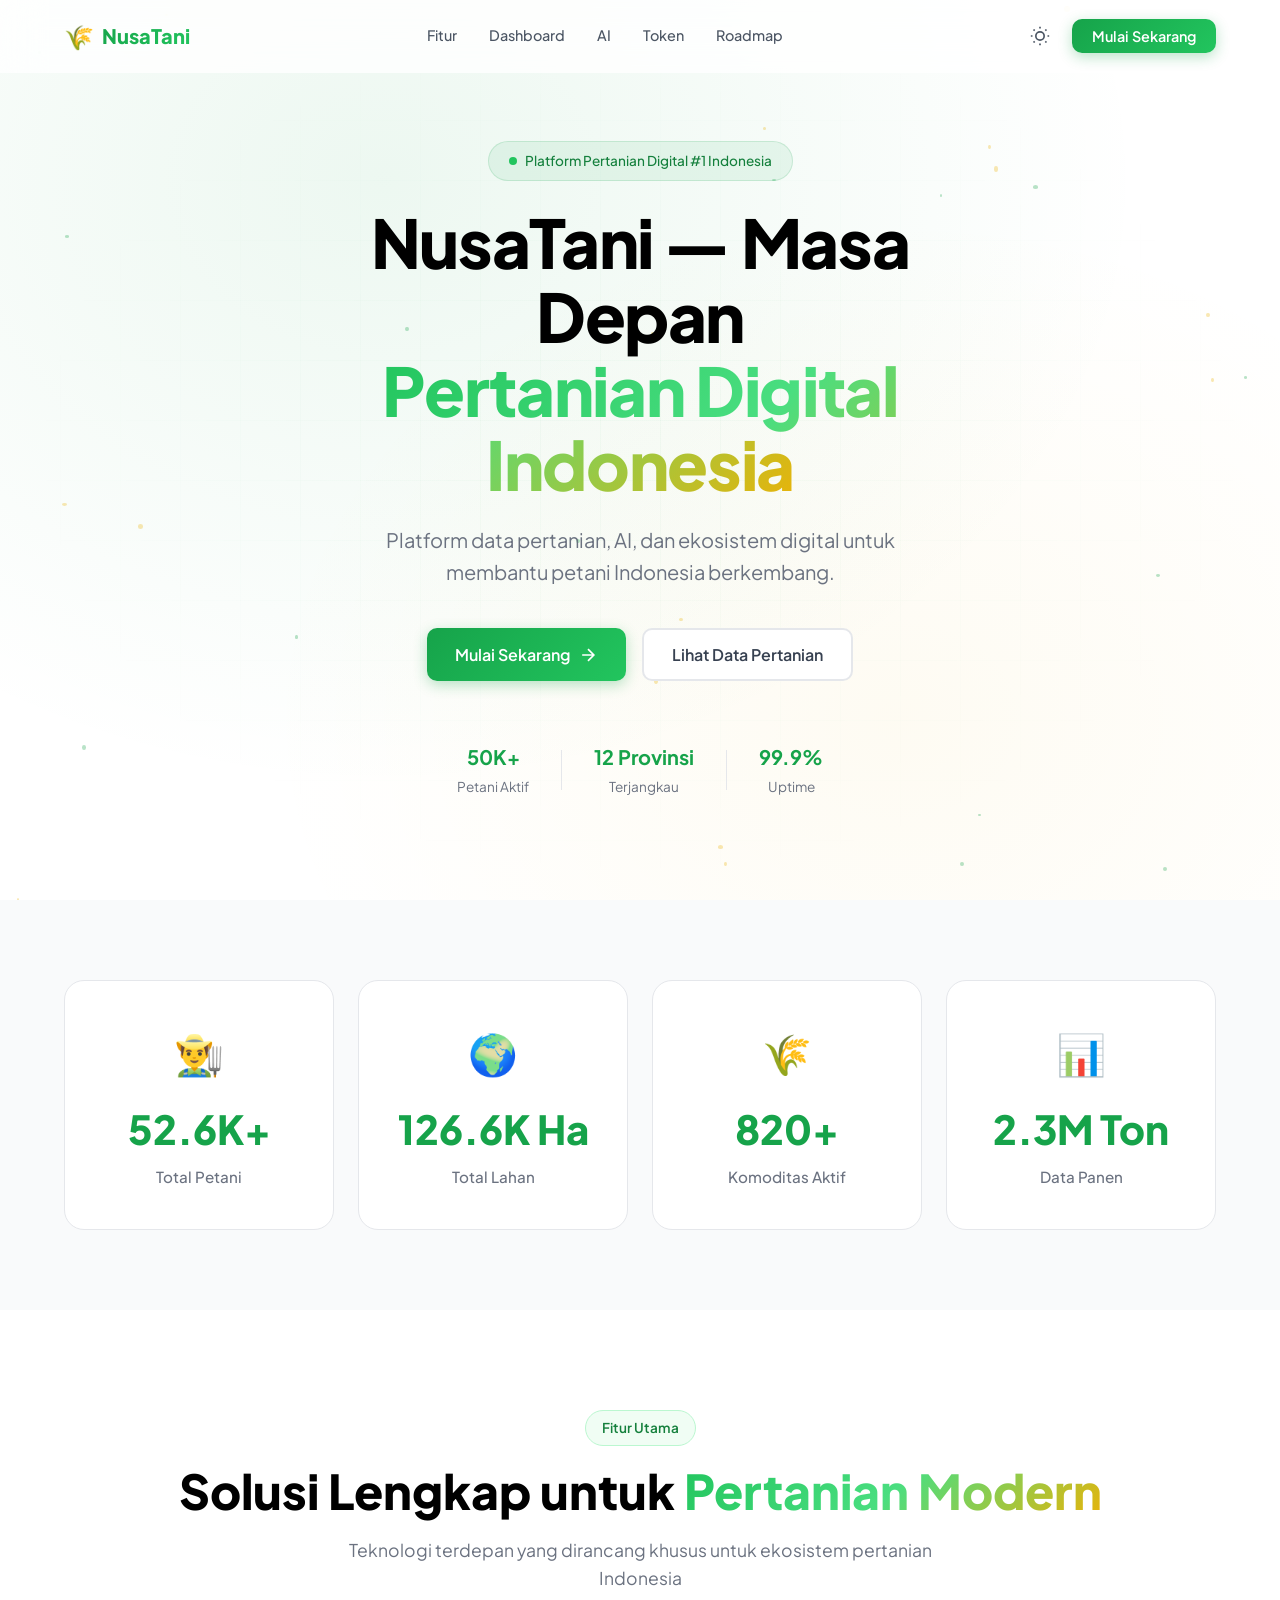
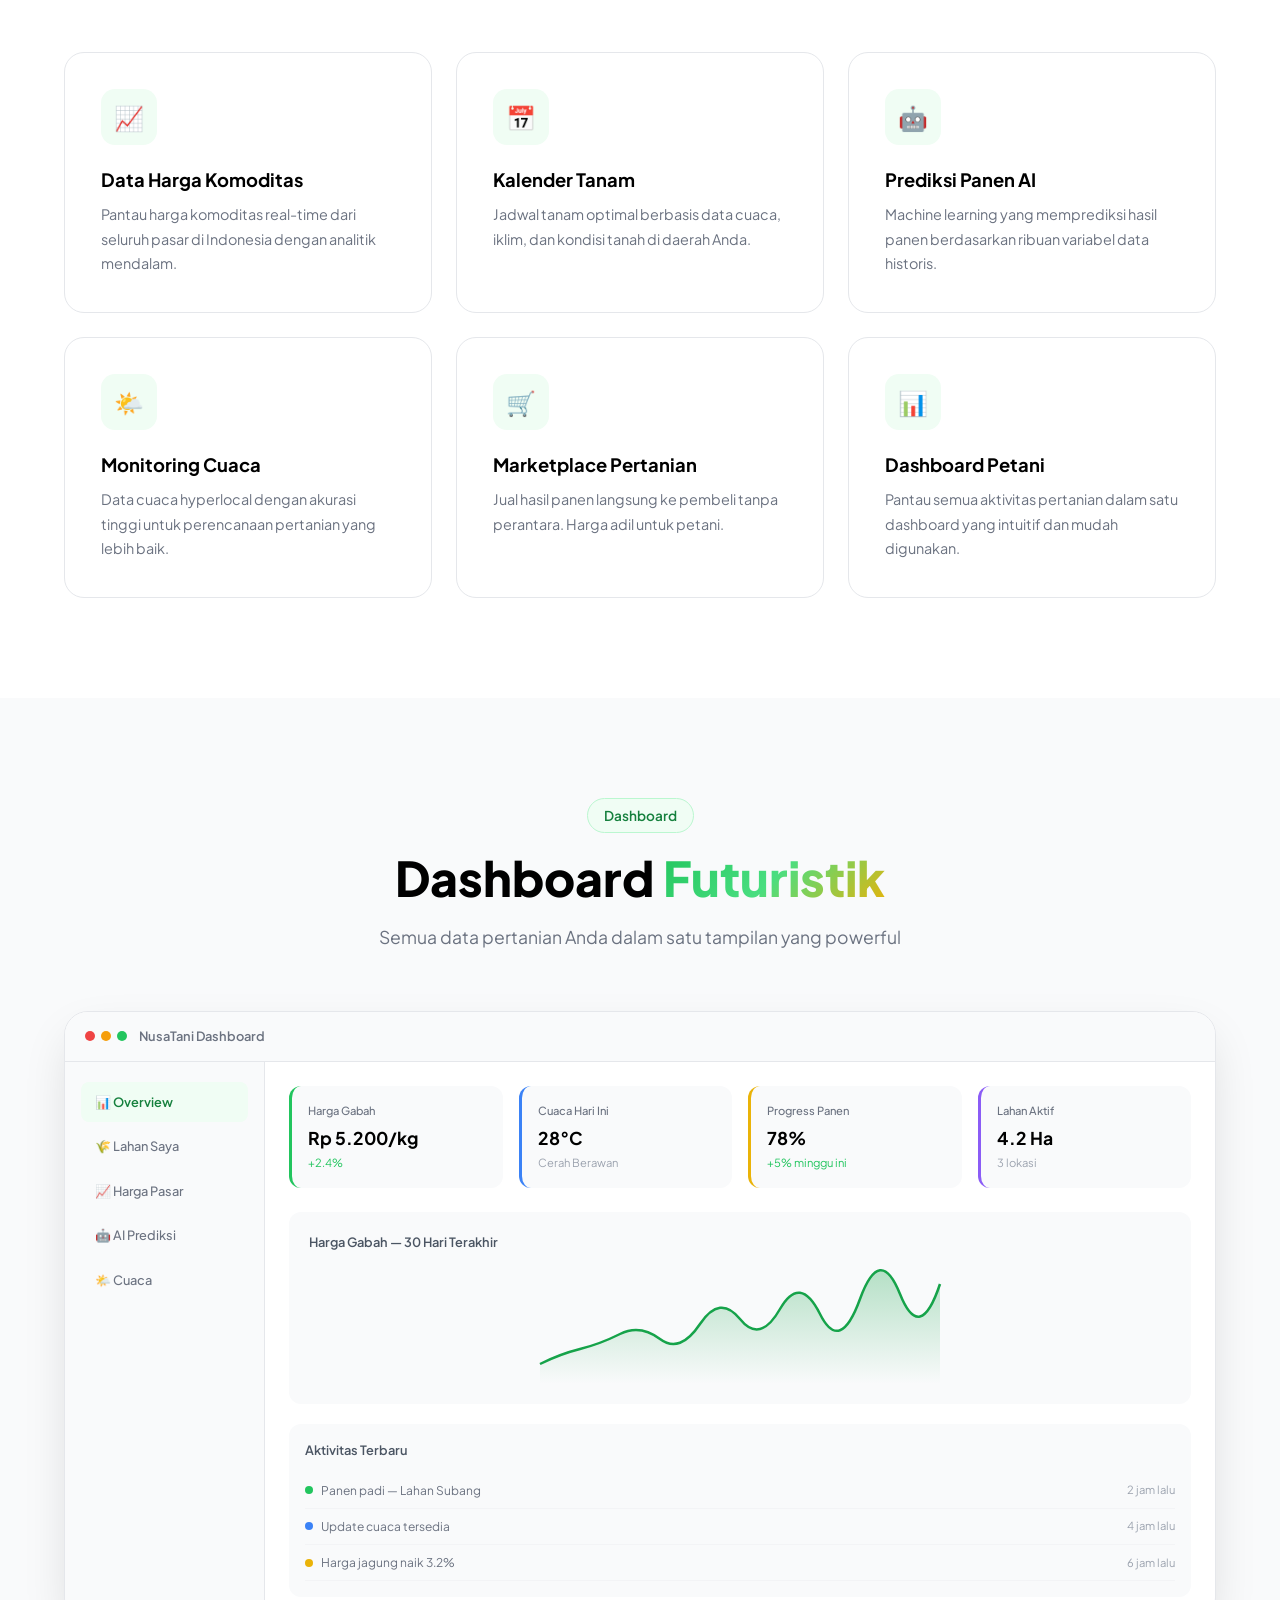
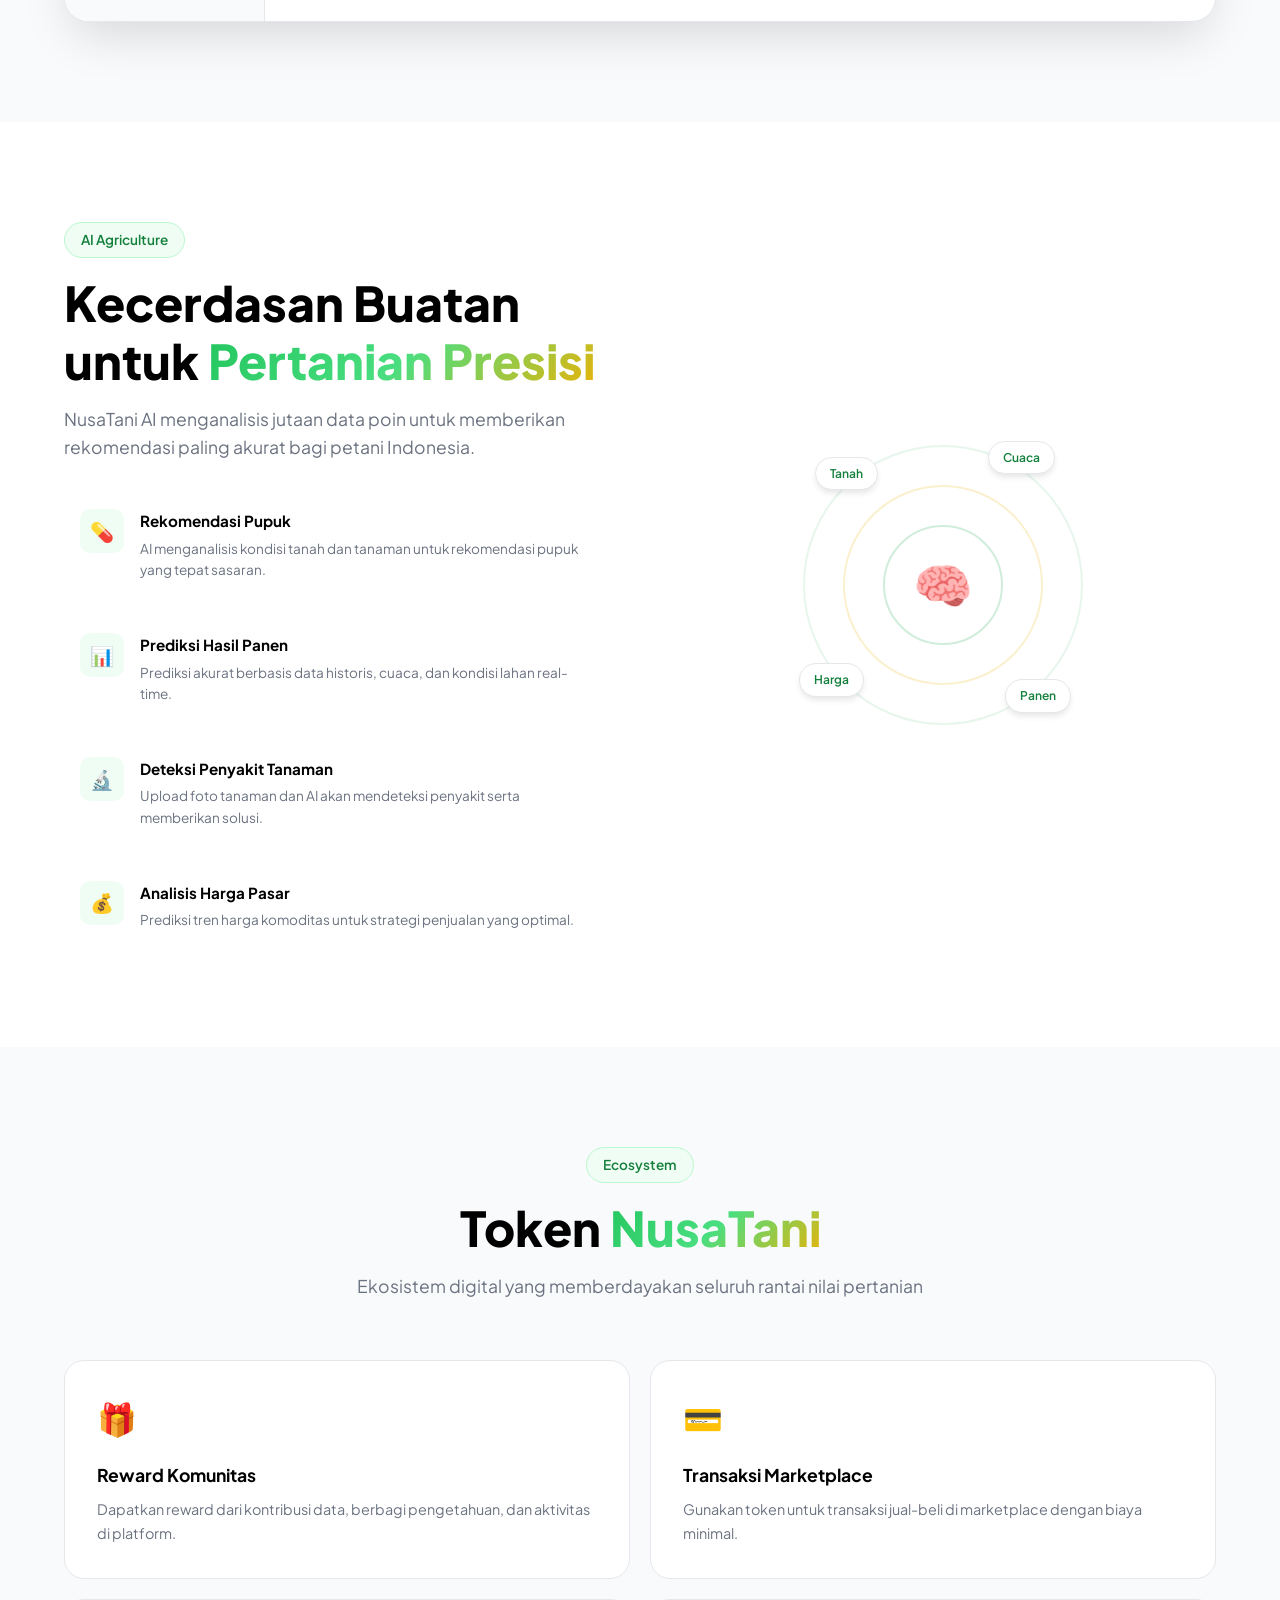
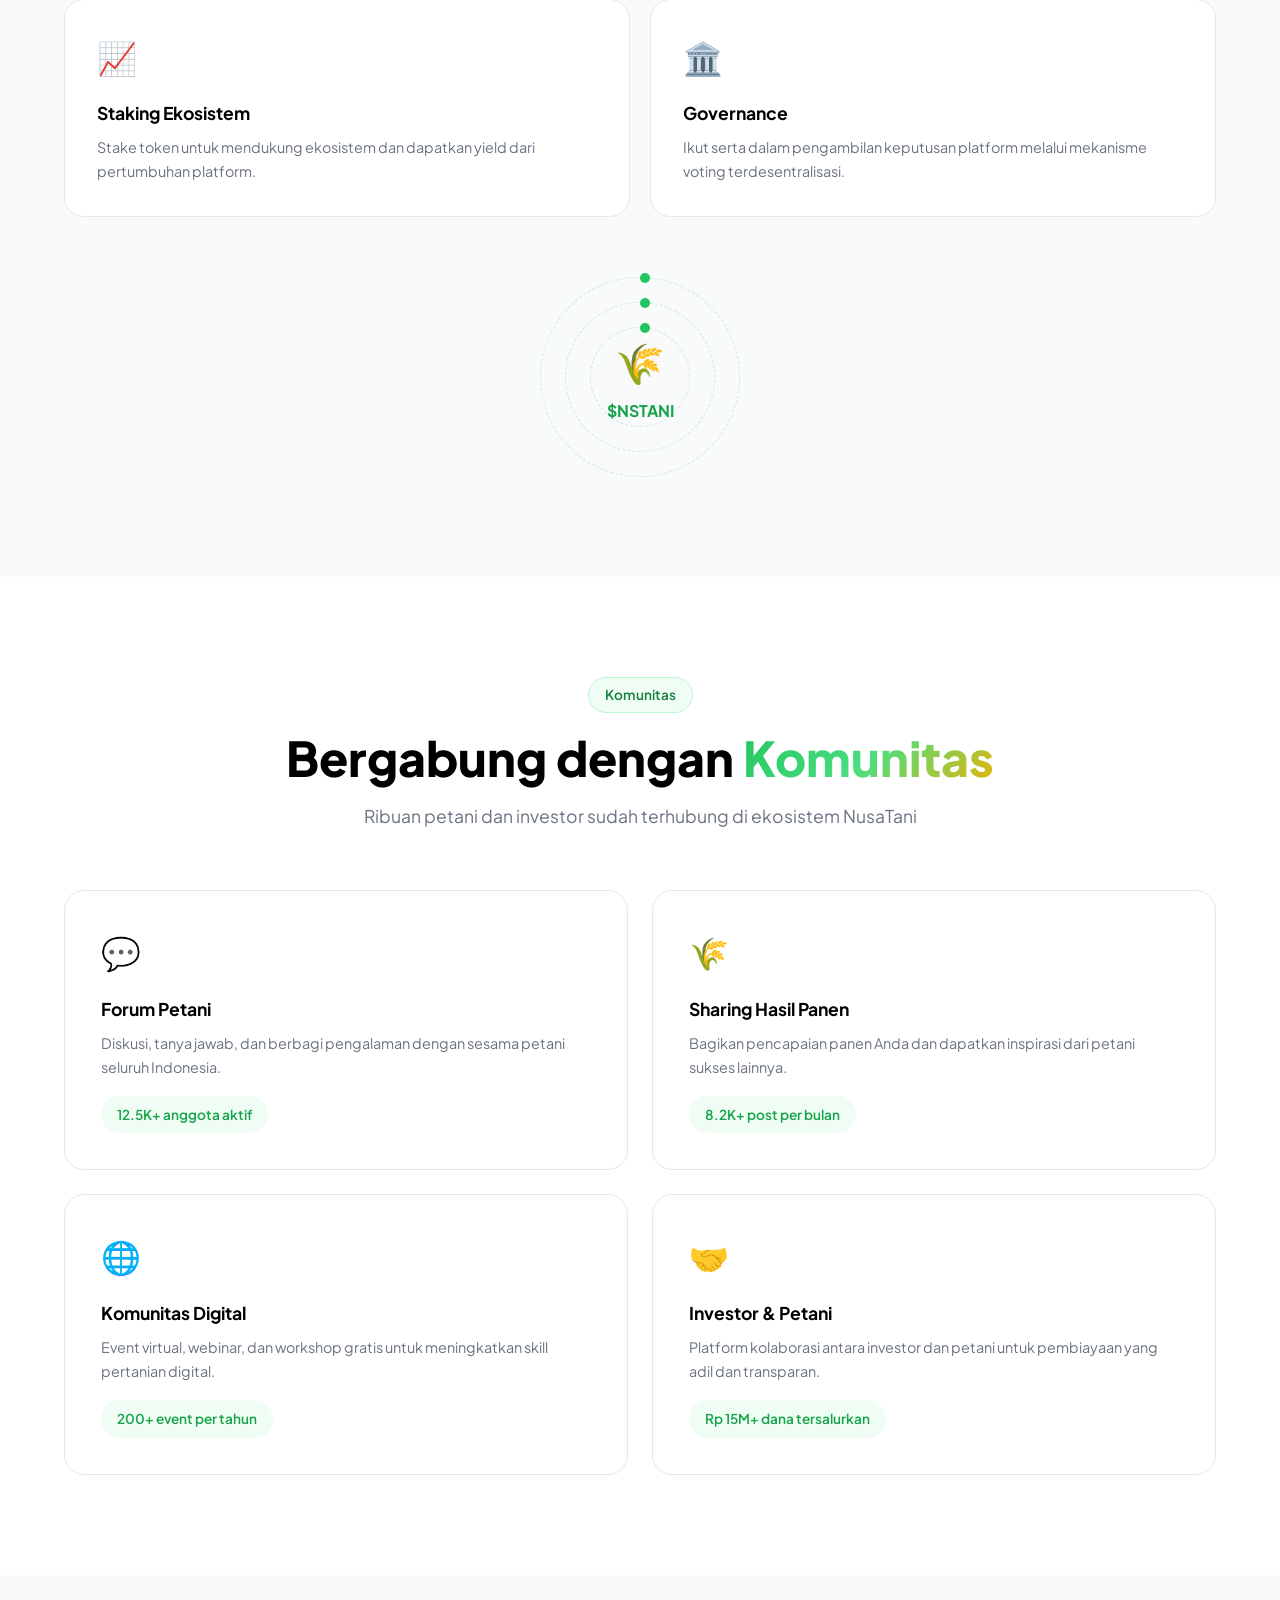
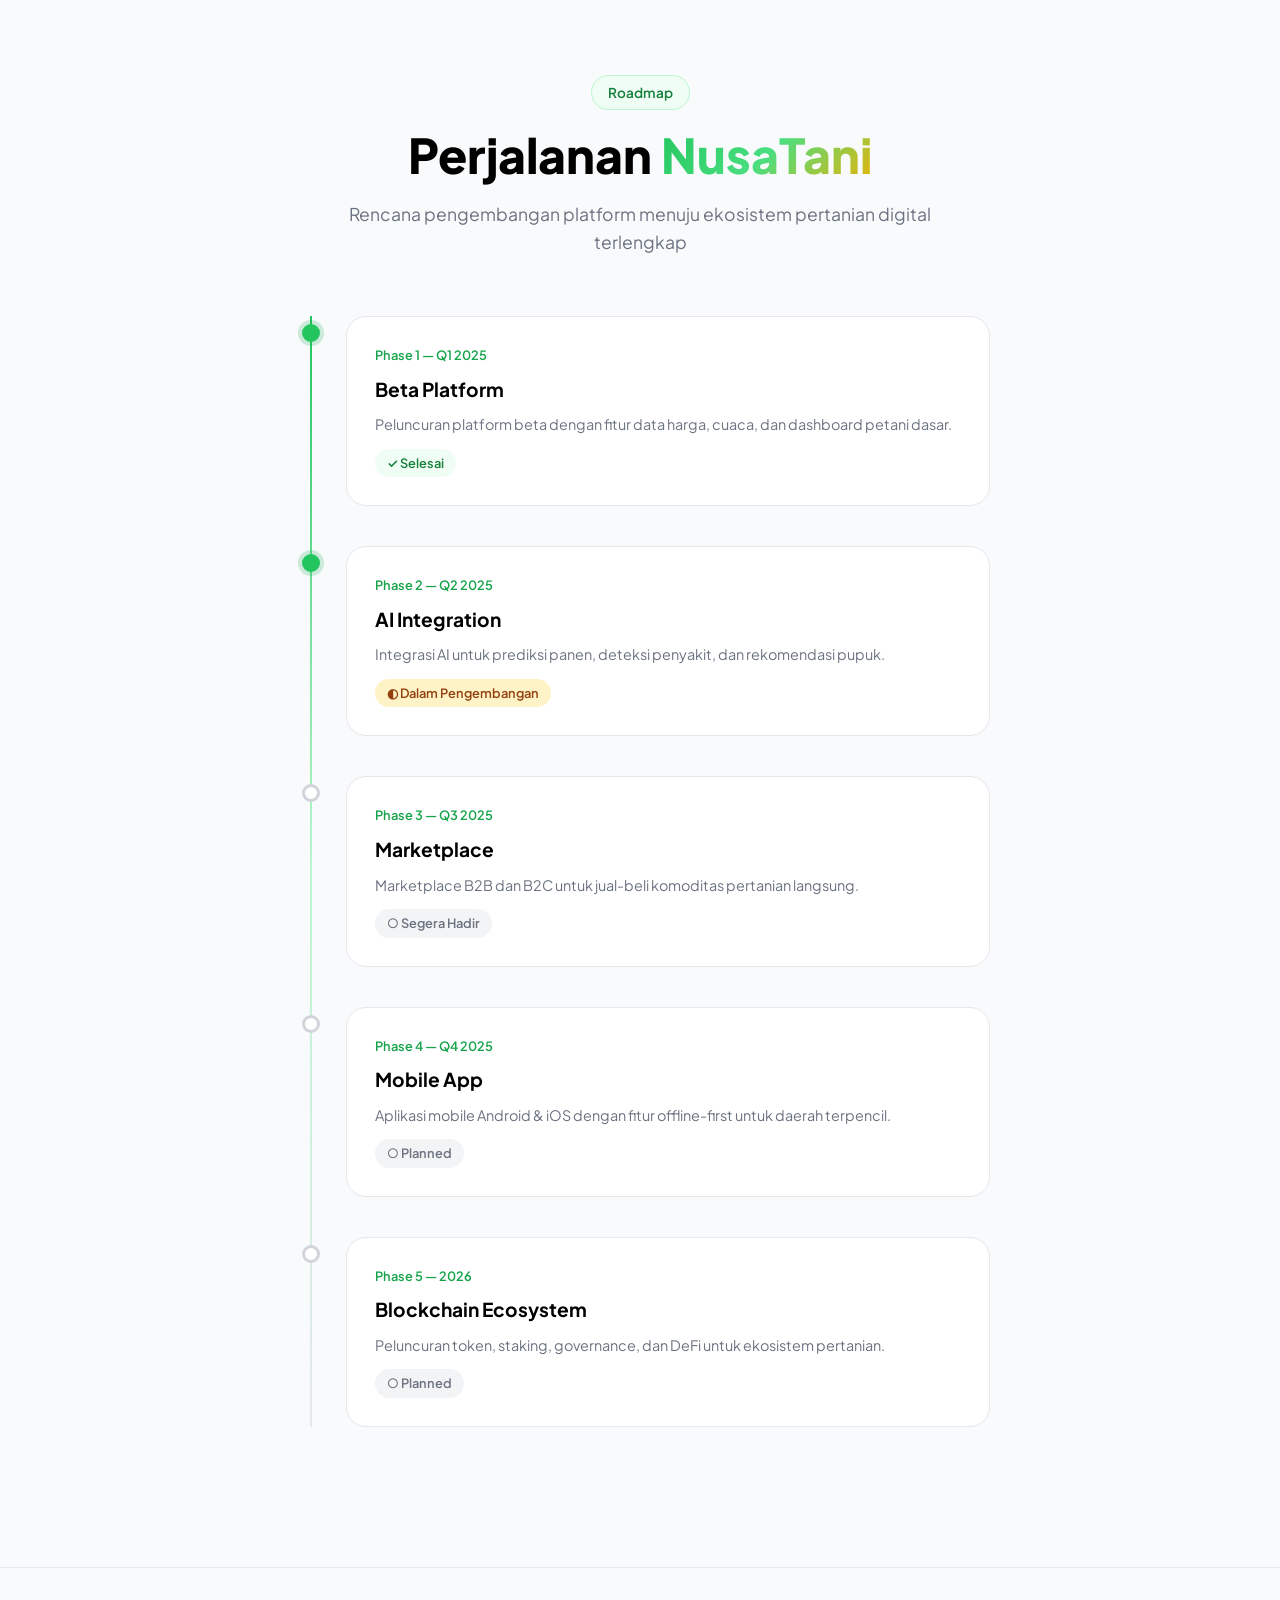
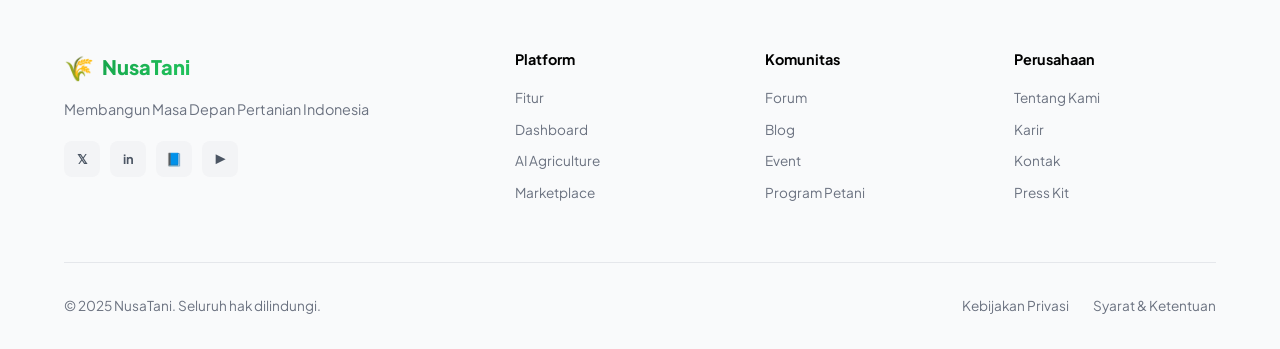
==== index.html @ cef4009b "feat: add NusaTani modern agritech landing page - Complete responsive landing page with 9 sections -" ====
<!DOCTYPE html>
<html lang="id" class="scroll-smooth">
<head>
<meta charset="UTF-8">
<meta name="viewport" content="width=device-width, initial-scale=1.0">
<title>NusaTani — Masa Depan Pertanian Digital Indonesia</title>
<meta name="description" content="Platform data pertanian, AI, dan ekosistem digital untuk membantu petani Indonesia berkembang.">
<link rel="preconnect" href="https://fonts.googleapis.com">
<link href="https://fonts.googleapis.com/css2?family=Inter:wght@300;400;500;600;700;800;900&family=Plus+Jakarta+Sans:wght@300;400;500;600;700;800&display=swap" rel="stylesheet">
<link rel="stylesheet" href="styles.css">
</head>
<body class="bg-white dark:bg-gray-950 text-gray-900 dark:text-white transition-colors duration-300">

<!-- Loading Screen -->
<div id="loader" class="loader-overlay">
<div class="loader-content">
<div class="loader-logo">🌾</div>
<div class="loader-bar"><div class="loader-progress"></div></div>
</div>
</div>

<!-- Navbar -->
<nav id="navbar" class="navbar">
<div class="container navbar-inner">
<a href="#" class="navbar-brand">
<span class="brand-icon">🌾</span>
<span class="brand-text">NusaTani</span>
</a>
<div class="navbar-links" id="navLinks">
<a href="#features">Fitur</a>
<a href="#dashboard">Dashboard</a>
<a href="#ai">AI</a>
<a href="#token">Token</a>
<a href="#roadmap">Roadmap</a>
</div>
<div class="navbar-actions">
<button id="darkToggle" class="btn-icon" aria-label="Toggle dark mode">
<svg class="icon-sun" width="20" height="20" viewBox="0 0 24 24" fill="none" stroke="currentColor" stroke-width="2"><circle cx="12" cy="12" r="5"/><path d="M12 1v2M12 21v2M4.22 4.22l1.42 1.42M18.36 18.36l1.42 1.42M1 12h2M21 12h2M4.22 19.78l1.42-1.42M18.36 5.64l1.42-1.42"/></svg>
<svg class="icon-moon" width="20" height="20" viewBox="0 0 24 24" fill="none" stroke="currentColor" stroke-width="2"><path d="M21 12.79A9 9 0 1 1 11.21 3 7 7 0 0 0 21 12.79z"/></svg>
</button>
<button class="btn btn-primary btn-sm">Mulai Sekarang</button>
<button id="menuToggle" class="btn-icon mobile-only" aria-label="Menu">
<svg width="24" height="24" viewBox="0 0 24 24" fill="none" stroke="currentColor" stroke-width="2"><path d="M3 12h18M3 6h18M3 18h18"/></svg>
</button>
</div>
</div>
</nav>

<!-- Hero Section -->
<section id="hero" class="hero-section">
<div class="hero-bg">
<div class="hero-gradient"></div>
<div class="hero-particles" id="particles"></div>
<div class="hero-grid"></div>
</div>
<div class="container hero-content">
<div class="hero-badge animate-fade-up">
<span class="badge-dot"></span>
Platform Pertanian Digital #1 Indonesia
</div>
<h1 class="hero-title animate-fade-up delay-1">
NusaTani — Masa Depan<br>
<span class="text-gradient">Pertanian Digital Indonesia</span>
</h1>
<p class="hero-subtitle animate-fade-up delay-2">
Platform data pertanian, AI, dan ekosistem digital untuk membantu petani Indonesia berkembang.
</p>
<div class="hero-buttons animate-fade-up delay-3">
<button class="btn btn-primary btn-lg">
<span>Mulai Sekarang</span>
<svg width="20" height="20" viewBox="0 0 24 24" fill="none" stroke="currentColor" stroke-width="2"><path d="M5 12h14M12 5l7 7-7 7"/></svg>
</button>
<button class="btn btn-outline btn-lg">
<span>Lihat Data Pertanian</span>
</button>
</div>
<div class="hero-stats animate-fade-up delay-4">
<div class="hero-stat"><span class="hero-stat-num">50K+</span><span class="hero-stat-label">Petani Aktif</span></div>
<div class="hero-stat-divider"></div>
<div class="hero-stat"><span class="hero-stat-num">12 Provinsi</span><span class="hero-stat-label">Terjangkau</span></div>
<div class="hero-stat-divider"></div>
<div class="hero-stat"><span class="hero-stat-num">99.9%</span><span class="hero-stat-label">Uptime</span></div>
</div>
</div>
</section>

<!-- Statistics Section -->
<section id="stats" class="stats-section">
<div class="container">
<div class="stats-grid">
<div class="stat-card" data-count="52847" data-suffix="+">
<div class="stat-icon">👨‍🌾</div>
<div class="stat-number">0</div>
<div class="stat-label">Total Petani</div>
</div>
<div class="stat-card" data-count="128500" data-suffix=" Ha">
<div class="stat-icon">🌍</div>
<div class="stat-number">0</div>
<div class="stat-label">Total Lahan</div>
</div>
<div class="stat-card" data-count="847" data-suffix="+">
<div class="stat-icon">🌾</div>
<div class="stat-number">0</div>
<div class="stat-label">Komoditas Aktif</div>
</div>
<div class="stat-card" data-count="2400000" data-suffix=" Ton">
<div class="stat-icon">📊</div>
<div class="stat-number">0</div>
<div class="stat-label">Data Panen</div>
</div>
</div>
</div>
</section>

<!-- Features Section -->
<section id="features" class="features-section">
<div class="container">
<div class="section-header">
<span class="section-badge">Fitur Utama</span>
<h2 class="section-title">Solusi Lengkap untuk <span class="text-gradient">Pertanian Modern</span></h2>
<p class="section-desc">Teknologi terdepan yang dirancang khusus untuk ekosistem pertanian Indonesia</p>
</div>
<div class="features-grid">
<div class="feature-card">
<div class="feature-icon-wrap"><div class="feature-icon">📈</div></div>
<h3>Data Harga Komoditas</h3>
<p>Pantau harga komoditas real-time dari seluruh pasar di Indonesia dengan analitik mendalam.</p>
</div>
<div class="feature-card">
<div class="feature-icon-wrap"><div class="feature-icon">📅</div></div>
<h3>Kalender Tanam</h3>
<p>Jadwal tanam optimal berbasis data cuaca, iklim, dan kondisi tanah di daerah Anda.</p>
</div>
<div class="feature-card">
<div class="feature-icon-wrap"><div class="feature-icon">🤖</div></div>
<h3>Prediksi Panen AI</h3>
<p>Machine learning yang memprediksi hasil panen berdasarkan ribuan variabel data historis.</p>
</div>
<div class="feature-card">
<div class="feature-icon-wrap"><div class="feature-icon">🌤️</div></div>
<h3>Monitoring Cuaca</h3>
<p>Data cuaca hyperlocal dengan akurasi tinggi untuk perencanaan pertanian yang lebih baik.</p>
</div>
<div class="feature-card">
<div class="feature-icon-wrap"><div class="feature-icon">🛒</div></div>
<h3>Marketplace Pertanian</h3>
<p>Jual hasil panen langsung ke pembeli tanpa perantara. Harga adil untuk petani.</p>
</div>
<div class="feature-card">
<div class="feature-icon-wrap"><div class="feature-icon">📊</div></div>
<h3>Dashboard Petani</h3>
<p>Pantau semua aktivitas pertanian dalam satu dashboard yang intuitif dan mudah digunakan.</p>
</div>
</div>
</div>
</section>

<!-- Dashboard Preview Section -->
<section id="dashboard" class="dashboard-section">
<div class="container">
<div class="section-header">
<span class="section-badge">Dashboard</span>
<h2 class="section-title">Dashboard <span class="text-gradient">Futuristik</span></h2>
<p class="section-desc">Semua data pertanian Anda dalam satu tampilan yang powerful</p>
</div>
<div class="dashboard-preview">
<div class="dashboard-mockup">
<div class="mockup-header">
<div class="mockup-dots"><span></span><span></span><span></span></div>
<div class="mockup-title">NusaTani Dashboard</div>
</div>
<div class="mockup-body">
<div class="mockup-sidebar">
<div class="sidebar-item active">📊 Overview</div>
<div class="sidebar-item">🌾 Lahan Saya</div>
<div class="sidebar-item">📈 Harga Pasar</div>
<div class="sidebar-item">🤖 AI Prediksi</div>
<div class="sidebar-item">🌤️ Cuaca</div>
</div>
<div class="mockup-content">
<div class="mockup-cards">
<div class="mini-card green"><div class="mini-label">Harga Gabah</div><div class="mini-value">Rp 5.200/kg</div><div class="mini-change up">+2.4%</div></div>
<div class="mini-card blue"><div class="mini-label">Cuaca Hari Ini</div><div class="mini-value">28°C</div><div class="mini-change">Cerah Berawan</div></div>
<div class="mini-card gold"><div class="mini-label">Progress Panen</div><div class="mini-value">78%</div><div class="mini-change up">+5% minggu ini</div></div>
<div class="mini-card purple"><div class="mini-label">Lahan Aktif</div><div class="mini-value">4.2 Ha</div><div class="mini-change">3 lokasi</div></div>
</div>
<div class="mockup-chart">
<div class="chart-title">Harga Gabah — 30 Hari Terakhir</div>
<div class="chart-area">
<svg viewBox="0 0 400 120" class="chart-svg">
<defs><linearGradient id="chartGrad" x1="0" y1="0" x2="0" y2="1"><stop offset="0%" stop-color="#16a34a" stop-opacity="0.3"/><stop offset="100%" stop-color="#16a34a" stop-opacity="0"/></linearGradient></defs>
<path d="M0,100 Q20,90 40,85 T80,70 T120,75 T160,60 T200,55 T240,45 T280,50 T320,35 T360,30 T400,20" fill="none" stroke="#16a34a" stroke-width="2.5"/>
<path d="M0,100 Q20,90 40,85 T80,70 T120,75 T160,60 T200,55 T240,45 T280,50 T320,35 T360,30 T400,20 L400,120 L0,120 Z" fill="url(#chartGrad)"/>
</svg>
</div>
</div>
<div class="mockup-activity">
<div class="activity-title">Aktivitas Terbaru</div>
<div class="activity-item"><span class="activity-dot green"></span>Panen padi — Lahan Subang <span class="activity-time">2 jam lalu</span></div>
<div class="activity-item"><span class="activity-dot blue"></span>Update cuaca tersedia <span class="activity-time">4 jam lalu</span></div>
<div class="activity-item"><span class="activity-dot gold"></span>Harga jagung naik 3.2% <span class="activity-time">6 jam lalu</span></div>
</div>
</div>
</div>
</div>
</div>
</div>
</section>

<!-- AI Agriculture Section -->
<section id="ai" class="ai-section">
<div class="container">
<div class="ai-grid">
<div class="ai-content">
<span class="section-badge">AI Agriculture</span>
<h2 class="section-title">Kecerdasan Buatan untuk <span class="text-gradient">Pertanian Presisi</span></h2>
<p class="section-desc">NusaTani AI menganalisis jutaan data poin untuk memberikan rekomendasi paling akurat bagi petani Indonesia.</p>
<div class="ai-features">
<div class="ai-feature-item">
<div class="ai-feature-icon">💊</div>
<div><h4>Rekomendasi Pupuk</h4><p>AI menganalisis kondisi tanah dan tanaman untuk rekomendasi pupuk yang tepat sasaran.</p></div>
</div>
<div class="ai-feature-item">
<div class="ai-feature-icon">📊</div>
<div><h4>Prediksi Hasil Panen</h4><p>Prediksi akurat berbasis data historis, cuaca, dan kondisi lahan real-time.</p></div>
</div>
<div class="ai-feature-item">
<div class="ai-feature-icon">🔬</div>
<div><h4>Deteksi Penyakit Tanaman</h4><p>Upload foto tanaman dan AI akan mendeteksi penyakit serta memberikan solusi.</p></div>
</div>
<div class="ai-feature-item">
<div class="ai-feature-icon">💰</div>
<div><h4>Analisis Harga Pasar</h4><p>Prediksi tren harga komoditas untuk strategi penjualan yang optimal.</p></div>
</div>
</div>
</div>
<div class="ai-visual">
<div class="ai-card-visual">
<div class="ai-brain">
<div class="brain-ring ring-1"></div>
<div class="brain-ring ring-2"></div>
<div class="brain-ring ring-3"></div>
<div class="brain-center">🧠</div>
</div>
<div class="ai-data-points">
<span class="data-point dp-1">Tanah</span>
<span class="data-point dp-2">Cuaca</span>
<span class="data-point dp-3">Harga</span>
<span class="data-point dp-4">Panen</span>
</div>
</div>
</div>
</div>
</div>
</section>

<!-- Token Ecosystem Section -->
<section id="token" class="token-section">
<div class="container">
<div class="section-header">
<span class="section-badge">Ecosystem</span>
<h2 class="section-title">Token <span class="text-gradient">NusaTani</span></h2>
<p class="section-desc">Ekosistem digital yang memberdayakan seluruh rantai nilai pertanian</p>
</div>
<div class="token-grid">
<div class="token-card">
<div class="token-card-icon">🎁</div>
<h3>Reward Komunitas</h3>
<p>Dapatkan reward dari kontribusi data, berbagi pengetahuan, dan aktivitas di platform.</p>
</div>
<div class="token-card">
<div class="token-card-icon">💳</div>
<h3>Transaksi Marketplace</h3>
<p>Gunakan token untuk transaksi jual-beli di marketplace dengan biaya minimal.</p>
</div>
<div class="token-card">
<div class="token-card-icon">📈</div>
<h3>Staking Ekosistem</h3>
<p>Stake token untuk mendukung ekosistem dan dapatkan yield dari pertumbuhan platform.</p>
</div>
<div class="token-card">
<div class="token-card-icon">🏛️</div>
<h3>Governance</h3>
<p>Ikut serta dalam pengambilan keputusan platform melalui mekanisme voting terdesentralisasi.</p>
</div>
</div>
<div class="token-visual">
<div class="token-circle">
<div class="token-inner">
<span class="token-symbol">🌾</span>
<span class="token-name">$NSTANI</span>
</div>
<div class="token-orbit orbit-1"><span></span></div>
<div class="token-orbit orbit-2"><span></span></div>
<div class="token-orbit orbit-3"><span></span></div>
</div>
</div>
</div>
</section>

<!-- Community Section -->
<section id="community" class="community-section">
<div class="container">
<div class="section-header">
<span class="section-badge">Komunitas</span>
<h2 class="section-title">Bergabung dengan <span class="text-gradient">Komunitas</span></h2>
<p class="section-desc">Ribuan petani dan investor sudah terhubung di ekosistem NusaTani</p>
</div>
<div class="community-grid">
<div class="community-card">
<div class="community-icon">💬</div>
<h3>Forum Petani</h3>
<p>Diskusi, tanya jawab, dan berbagi pengalaman dengan sesama petani seluruh Indonesia.</p>
<div class="community-stat">12.5K+ anggota aktif</div>
</div>
<div class="community-card">
<div class="community-icon">🌾</div>
<h3>Sharing Hasil Panen</h3>
<p>Bagikan pencapaian panen Anda dan dapatkan inspirasi dari petani sukses lainnya.</p>
<div class="community-stat">8.2K+ post per bulan</div>
</div>
<div class="community-card">
<div class="community-icon">🌐</div>
<h3>Komunitas Digital</h3>
<p>Event virtual, webinar, dan workshop gratis untuk meningkatkan skill pertanian digital.</p>
<div class="community-stat">200+ event per tahun</div>
</div>
<div class="community-card">
<div class="community-icon">🤝</div>
<h3>Investor & Petani</h3>
<p>Platform kolaborasi antara investor dan petani untuk pembiayaan yang adil dan transparan.</p>
<div class="community-stat">Rp 15M+ dana tersalurkan</div>
</div>
</div>
</div>
</section>

<!-- Roadmap Section -->
<section id="roadmap" class="roadmap-section">
<div class="container">
<div class="section-header">
<span class="section-badge">Roadmap</span>
<h2 class="section-title">Perjalanan <span class="text-gradient">NusaTani</span></h2>
<p class="section-desc">Rencana pengembangan platform menuju ekosistem pertanian digital terlengkap</p>
</div>
<div class="roadmap-timeline">
<div class="timeline-line"></div>
<div class="roadmap-item">
<div class="roadmap-dot active"></div>
<div class="roadmap-card">
<span class="roadmap-phase">Phase 1 — Q1 2025</span>
<h3>Beta Platform</h3>
<p>Peluncuran platform beta dengan fitur data harga, cuaca, dan dashboard petani dasar.</p>
<div class="roadmap-status done">✓ Selesai</div>
</div>
</div>
<div class="roadmap-item">
<div class="roadmap-dot active"></div>
<div class="roadmap-card">
<span class="roadmap-phase">Phase 2 — Q2 2025</span>
<h3>AI Integration</h3>
<p>Integrasi AI untuk prediksi panen, deteksi penyakit, dan rekomendasi pupuk.</p>
<div class="roadmap-status progress">◐ Dalam Pengembangan</div>
</div>
</div>
<div class="roadmap-item">
<div class="roadmap-dot"></div>
<div class="roadmap-card">
<span class="roadmap-phase">Phase 3 — Q3 2025</span>
<h3>Marketplace</h3>
<p>Marketplace B2B dan B2C untuk jual-beli komoditas pertanian langsung.</p>
<div class="roadmap-status upcoming">○ Segera Hadir</div>
</div>
</div>
<div class="roadmap-item">
<div class="roadmap-dot"></div>
<div class="roadmap-card">
<span class="roadmap-phase">Phase 4 — Q4 2025</span>
<h3>Mobile App</h3>
<p>Aplikasi mobile Android & iOS dengan fitur offline-first untuk daerah terpencil.</p>
<div class="roadmap-status upcoming">○ Planned</div>
</div>
</div>
<div class="roadmap-item">
<div class="roadmap-dot"></div>
<div class="roadmap-card">
<span class="roadmap-phase">Phase 5 — 2026</span>
<h3>Blockchain Ecosystem</h3>
<p>Peluncuran token, staking, governance, dan DeFi untuk ekosistem pertanian.</p>
<div class="roadmap-status upcoming">○ Planned</div>
</div>
</div>
</div>
</div>
</section>

<!-- Footer -->
<footer class="footer">
<div class="container">
<div class="footer-grid">
<div class="footer-brand">
<a href="#" class="navbar-brand">
<span class="brand-icon">🌾</span>
<span class="brand-text">NusaTani</span>
</a>
<p class="footer-tagline">Membangun Masa Depan Pertanian Indonesia</p>
<div class="footer-socials">
<a href="#" class="social-link">𝕏</a>
<a href="#" class="social-link">in</a>
<a href="#" class="social-link">📘</a>
<a href="#" class="social-link">▶</a>
</div>
</div>
<div class="footer-links-group">
<h4>Platform</h4>
<a href="#features">Fitur</a>
<a href="#dashboard">Dashboard</a>
<a href="#ai">AI Agriculture</a>
<a href="#">Marketplace</a>
</div>
<div class="footer-links-group">
<h4>Komunitas</h4>
<a href="#community">Forum</a>
<a href="#">Blog</a>
<a href="#">Event</a>
<a href="#">Program Petani</a>
</div>
<div class="footer-links-group">
<h4>Perusahaan</h4>
<a href="#">Tentang Kami</a>
<a href="#">Karir</a>
<a href="#">Kontak</a>
<a href="#">Press Kit</a>
</div>
</div>
<div class="footer-bottom">
<p>&copy; 2025 NusaTani. Seluruh hak dilindungi.</p>
<div class="footer-bottom-links">
<a href="#">Kebijakan Privasi</a>
<a href="#">Syarat & Ketentuan</a>
</div>
</div>
</div>
</footer>

<script src="script.js"></script>
</body>
</html>
---- styles.css ----
/* ===== BASE & RESET ===== */
*, *::before, *::after { box-sizing: border-box; margin: 0; padding: 0; }
html { font-size: 16px; scroll-behavior: smooth; }
body { font-family: 'Plus Jakarta Sans', 'Inter', -apple-system, sans-serif; line-height: 1.6; overflow-x: hidden; }
a { text-decoration: none; color: inherit; }
button { border: none; cursor: pointer; font-family: inherit; }
img { max-width: 100%; }

/* ===== CSS VARIABLES ===== */
:root {
  --green-50: #f0fdf4; --green-100: #dcfce7; --green-200: #bbf7d0;
  --green-300: #86efac; --green-400: #4ade80; --green-500: #22c55e;
  --green-600: #16a34a; --green-700: #15803d; --green-800: #166534;
  --green-900: #14532d;
  --gold-400: #facc15; --gold-500: #eab308; --gold-600: #ca8a04;
  --gray-50: #f9fafb; --gray-100: #f3f4f6; --gray-200: #e5e7eb;
  --gray-300: #d1d5db; --gray-400: #9ca3af; --gray-500: #6b7280;
  --gray-600: #4b5563; --gray-700: #374151; --gray-800: #1f2937;
  --gray-900: #111827; --gray-950: #030712;
  --radius: 12px; --radius-lg: 20px; --radius-xl: 24px;
  --shadow-sm: 0 1px 2px rgba(0,0,0,0.05);
  --shadow: 0 4px 6px -1px rgba(0,0,0,0.1);
  --shadow-lg: 0 10px 25px -3px rgba(0,0,0,0.1);
  --shadow-xl: 0 20px 50px -10px rgba(0,0,0,0.15);
  --transition: 0.3s cubic-bezier(0.4, 0, 0.2, 1);
}

/* ===== DARK MODE ===== */
.dark { background: var(--gray-950); color: #f1f5f9; }
.dark .navbar { background: rgba(3,7,18,0.85); border-color: rgba(255,255,255,0.06); }
.dark .feature-card, .dark .token-card, .dark .community-card, .dark .roadmap-card {
  background: rgba(255,255,255,0.03); border-color: rgba(255,255,255,0.08);
}
.dark .stat-card { background: rgba(255,255,255,0.03); border-color: rgba(255,255,255,0.08); }
.dark .dashboard-mockup { background: var(--gray-900); border-color: rgba(255,255,255,0.1); }
.dark .mockup-sidebar { background: var(--gray-950); border-color: rgba(255,255,255,0.06); }
.dark .mini-card { background: rgba(255,255,255,0.05); }
.dark .mockup-header { background: var(--gray-900); border-color: rgba(255,255,255,0.06); }
.dark .footer { background: var(--gray-900); border-color: rgba(255,255,255,0.06); }
.dark .section-desc { color: var(--gray-400); }
.dark .hero-subtitle { color: var(--gray-300); }

/* ===== UTILITY ===== */
.container { max-width: 1200px; margin: 0 auto; padding: 0 24px; }
.text-gradient { background: linear-gradient(135deg, var(--green-500), var(--green-400), var(--gold-500)); -webkit-background-clip: text; -webkit-text-fill-color: transparent; background-clip: text; }
.section-header { text-align: center; margin-bottom: 60px; }
.section-badge { display: inline-block; padding: 6px 16px; background: var(--green-50); color: var(--green-700); border-radius: 100px; font-size: 0.85rem; font-weight: 600; margin-bottom: 16px; border: 1px solid var(--green-200); }
.dark .section-badge { background: rgba(22,163,74,0.1); color: var(--green-400); border-color: rgba(22,163,74,0.2); }
.section-title { font-size: clamp(2rem, 4vw, 3rem); font-weight: 800; line-height: 1.2; margin-bottom: 16px; }
.section-desc { font-size: 1.1rem; color: var(--gray-500); max-width: 600px; margin: 0 auto; }


/* ===== LOADER ===== */
.loader-overlay { position: fixed; inset: 0; z-index: 9999; background: white; display: flex; align-items: center; justify-content: center; transition: opacity 0.5s, visibility 0.5s; }
.dark .loader-overlay { background: var(--gray-950); }
.loader-overlay.hidden { opacity: 0; visibility: hidden; pointer-events: none; }
.loader-content { text-align: center; }
.loader-logo { font-size: 3rem; animation: pulse 1.5s infinite; }
.loader-bar { width: 200px; height: 3px; background: var(--gray-200); border-radius: 10px; margin-top: 24px; overflow: hidden; }
.loader-progress { height: 100%; width: 0; background: linear-gradient(90deg, var(--green-500), var(--gold-500)); border-radius: 10px; animation: load 1.5s ease-in-out forwards; }
@keyframes load { to { width: 100%; } }
@keyframes pulse { 0%,100% { transform: scale(1); } 50% { transform: scale(1.1); } }

/* ===== NAVBAR ===== */
.navbar { position: fixed; top: 0; left: 0; right: 0; z-index: 1000; padding: 16px 0; transition: var(--transition); background: rgba(255,255,255,0.8); backdrop-filter: blur(20px); border-bottom: 1px solid transparent; }
.navbar.scrolled { border-color: var(--gray-200); padding: 12px 0; box-shadow: var(--shadow-sm); }
.dark .navbar.scrolled { border-color: rgba(255,255,255,0.06); }
.navbar-inner { display: flex; align-items: center; justify-content: space-between; }
.navbar-brand { display: flex; align-items: center; gap: 8px; }
.brand-icon { font-size: 1.5rem; }
.brand-text { font-size: 1.25rem; font-weight: 800; background: linear-gradient(135deg, var(--green-600), var(--green-500)); -webkit-background-clip: text; -webkit-text-fill-color: transparent; background-clip: text; }
.navbar-links { display: flex; gap: 32px; }
.navbar-links a { font-size: 0.9rem; font-weight: 500; color: var(--gray-600); transition: var(--transition); }
.navbar-links a:hover { color: var(--green-600); }
.dark .navbar-links a { color: var(--gray-400); }
.dark .navbar-links a:hover { color: var(--green-400); }
.navbar-actions { display: flex; align-items: center; gap: 12px; }
.btn-icon { width: 40px; height: 40px; border-radius: 10px; display: flex; align-items: center; justify-content: center; background: transparent; color: var(--gray-600); transition: var(--transition); }
.btn-icon:hover { background: var(--gray-100); }
.dark .btn-icon { color: var(--gray-400); }
.dark .btn-icon:hover { background: rgba(255,255,255,0.05); }
.icon-moon { display: none; }
.dark .icon-sun { display: none; }
.dark .icon-moon { display: block; }
.mobile-only { display: none; }

/* ===== BUTTONS ===== */
.btn { display: inline-flex; align-items: center; gap: 8px; font-weight: 600; border-radius: 10px; transition: var(--transition); font-size: 0.9rem; }
.btn-sm { padding: 8px 20px; }
.btn-lg { padding: 14px 28px; font-size: 1rem; }
.btn-primary { background: linear-gradient(135deg, var(--green-600), var(--green-500)); color: white; box-shadow: 0 4px 14px rgba(22,163,74,0.3); }
.btn-primary:hover { transform: translateY(-2px); box-shadow: 0 8px 25px rgba(22,163,74,0.4); }
.btn-outline { border: 2px solid var(--gray-200); color: var(--gray-700); background: white; }
.btn-outline:hover { border-color: var(--green-500); color: var(--green-600); }
.dark .btn-outline { border-color: rgba(255,255,255,0.1); color: var(--gray-300); background: transparent; }
.dark .btn-outline:hover { border-color: var(--green-500); color: var(--green-400); }

/* ===== HERO ===== */
.hero-section { position: relative; min-height: 100vh; display: flex; align-items: center; padding: 120px 0 80px; overflow: hidden; }
.hero-bg { position: absolute; inset: 0; z-index: 0; }
.hero-gradient { position: absolute; inset: 0; background: radial-gradient(ellipse at 30% 20%, rgba(22,163,74,0.08) 0%, transparent 60%), radial-gradient(ellipse at 70% 80%, rgba(234,179,8,0.05) 0%, transparent 50%); }
.dark .hero-gradient { background: radial-gradient(ellipse at 30% 20%, rgba(22,163,74,0.15) 0%, transparent 60%), radial-gradient(ellipse at 70% 80%, rgba(234,179,8,0.08) 0%, transparent 50%); }
.hero-grid { position: absolute; inset: 0; background-image: linear-gradient(rgba(22,163,74,0.03) 1px, transparent 1px), linear-gradient(90deg, rgba(22,163,74,0.03) 1px, transparent 1px); background-size: 60px 60px; mask-image: radial-gradient(ellipse at center, black, transparent 70%); }
.hero-particles { position: absolute; inset: 0; }
.hero-content { position: relative; z-index: 1; text-align: center; max-width: 800px; margin: 0 auto; }
.hero-badge { display: inline-flex; align-items: center; gap: 8px; padding: 8px 20px; background: rgba(22,163,74,0.08); border: 1px solid rgba(22,163,74,0.15); border-radius: 100px; font-size: 0.85rem; font-weight: 500; color: var(--green-700); margin-bottom: 24px; }
.dark .hero-badge { background: rgba(22,163,74,0.1); border-color: rgba(22,163,74,0.2); color: var(--green-400); }
.badge-dot { width: 8px; height: 8px; background: var(--green-500); border-radius: 50%; animation: pulse 2s infinite; }
.hero-title { font-size: clamp(2.5rem, 6vw, 4.2rem); font-weight: 900; line-height: 1.1; margin-bottom: 24px; letter-spacing: -0.02em; }
.hero-subtitle { font-size: clamp(1rem, 2vw, 1.25rem); color: var(--gray-500); margin-bottom: 40px; max-width: 600px; margin-left: auto; margin-right: auto; }
.hero-buttons { display: flex; gap: 16px; justify-content: center; flex-wrap: wrap; margin-bottom: 60px; }
.hero-stats { display: flex; align-items: center; justify-content: center; gap: 32px; flex-wrap: wrap; }
.hero-stat { text-align: center; }
.hero-stat-num { display: block; font-size: 1.25rem; font-weight: 700; color: var(--green-600); }
.dark .hero-stat-num { color: var(--green-400); }
.hero-stat-label { font-size: 0.85rem; color: var(--gray-500); }
.hero-stat-divider { width: 1px; height: 40px; background: var(--gray-200); }
.dark .hero-stat-divider { background: rgba(255,255,255,0.1); }

/* ===== ANIMATIONS ===== */
.animate-fade-up { opacity: 0; transform: translateY(30px); animation: fadeUp 0.8s ease forwards; }
.delay-1 { animation-delay: 0.15s; }
.delay-2 { animation-delay: 0.3s; }
.delay-3 { animation-delay: 0.45s; }
.delay-4 { animation-delay: 0.6s; }
@keyframes fadeUp { to { opacity: 1; transform: translateY(0); } }
.reveal { opacity: 0; transform: translateY(40px); transition: opacity 0.8s ease, transform 0.8s ease; }
.reveal.visible { opacity: 1; transform: translateY(0); }


/* ===== STATS SECTION ===== */
.stats-section { padding: 80px 0; background: var(--gray-50); }
.dark .stats-section { background: rgba(255,255,255,0.02); }
.stats-grid { display: grid; grid-template-columns: repeat(4, 1fr); gap: 24px; }
.stat-card { text-align: center; padding: 40px 24px; background: white; border: 1px solid var(--gray-200); border-radius: var(--radius-lg); transition: var(--transition); }
.stat-card:hover { transform: translateY(-4px); box-shadow: var(--shadow-lg); border-color: var(--green-200); }
.stat-icon { font-size: 2.5rem; margin-bottom: 12px; }
.stat-number { font-size: 2.5rem; font-weight: 800; color: var(--green-600); margin-bottom: 4px; }
.dark .stat-number { color: var(--green-400); }
.stat-label { font-size: 0.95rem; color: var(--gray-500); font-weight: 500; }

/* ===== FEATURES SECTION ===== */
.features-section { padding: 100px 0; }
.features-grid { display: grid; grid-template-columns: repeat(3, 1fr); gap: 24px; }
.feature-card { padding: 36px; border-radius: var(--radius-lg); border: 1px solid var(--gray-200); background: white; transition: var(--transition); position: relative; overflow: hidden; }
.feature-card::before { content: ''; position: absolute; top: 0; left: 0; right: 0; height: 3px; background: linear-gradient(90deg, var(--green-500), var(--gold-500)); opacity: 0; transition: var(--transition); }
.feature-card:hover { transform: translateY(-6px); box-shadow: var(--shadow-xl); border-color: var(--green-200); }
.feature-card:hover::before { opacity: 1; }
.feature-icon-wrap { width: 56px; height: 56px; border-radius: 14px; background: var(--green-50); display: flex; align-items: center; justify-content: center; margin-bottom: 20px; transition: var(--transition); }
.dark .feature-icon-wrap { background: rgba(22,163,74,0.1); }
.feature-card:hover .feature-icon-wrap { background: var(--green-100); transform: scale(1.1); }
.feature-icon { font-size: 1.5rem; }
.feature-card h3 { font-size: 1.15rem; font-weight: 700; margin-bottom: 8px; }
.feature-card p { font-size: 0.9rem; color: var(--gray-500); line-height: 1.7; }

/* ===== DASHBOARD SECTION ===== */
.dashboard-section { padding: 100px 0; background: var(--gray-50); }
.dark .dashboard-section { background: rgba(255,255,255,0.02); }
.dashboard-preview { perspective: 1000px; }
.dashboard-mockup { background: white; border: 1px solid var(--gray-200); border-radius: var(--radius-xl); overflow: hidden; box-shadow: var(--shadow-xl); transition: var(--transition); }
.dashboard-mockup:hover { transform: rotateX(2deg) scale(1.01); }
.mockup-header { display: flex; align-items: center; gap: 12px; padding: 14px 20px; background: var(--gray-50); border-bottom: 1px solid var(--gray-200); }
.mockup-dots { display: flex; gap: 6px; }
.mockup-dots span { width: 10px; height: 10px; border-radius: 50%; }
.mockup-dots span:nth-child(1) { background: #ef4444; }
.mockup-dots span:nth-child(2) { background: #f59e0b; }
.mockup-dots span:nth-child(3) { background: #22c55e; }
.mockup-title { font-size: 0.8rem; font-weight: 600; color: var(--gray-500); }
.mockup-body { display: flex; min-height: 400px; }
.mockup-sidebar { width: 200px; padding: 20px 16px; background: var(--gray-50); border-right: 1px solid var(--gray-200); }
.sidebar-item { padding: 10px 14px; border-radius: 8px; font-size: 0.8rem; font-weight: 500; color: var(--gray-500); margin-bottom: 4px; transition: var(--transition); cursor: pointer; }
.sidebar-item.active { background: var(--green-50); color: var(--green-700); font-weight: 600; }
.dark .sidebar-item.active { background: rgba(22,163,74,0.1); color: var(--green-400); }
.sidebar-item:hover { background: var(--gray-100); }
.mockup-content { flex: 1; padding: 24px; }
.mockup-cards { display: grid; grid-template-columns: repeat(4, 1fr); gap: 16px; margin-bottom: 24px; }
.mini-card { padding: 16px; border-radius: 12px; background: var(--gray-50); }
.mini-card.green { border-left: 3px solid var(--green-500); }
.mini-card.blue { border-left: 3px solid #3b82f6; }
.mini-card.gold { border-left: 3px solid var(--gold-500); }
.mini-card.purple { border-left: 3px solid #8b5cf6; }
.mini-label { font-size: 0.7rem; color: var(--gray-500); font-weight: 500; margin-bottom: 4px; }
.mini-value { font-size: 1.1rem; font-weight: 700; margin-bottom: 2px; }
.mini-change { font-size: 0.7rem; color: var(--gray-400); }
.mini-change.up { color: var(--green-500); }
.mockup-chart { margin-bottom: 20px; padding: 20px; background: var(--gray-50); border-radius: 12px; }
.dark .mockup-chart { background: rgba(255,255,255,0.03); }
.chart-title { font-size: 0.8rem; font-weight: 600; margin-bottom: 12px; color: var(--gray-600); }
.chart-area { height: 120px; }
.chart-svg { width: 100%; height: 100%; }
.mockup-activity { padding: 16px; background: var(--gray-50); border-radius: 12px; }
.dark .mockup-activity { background: rgba(255,255,255,0.03); }
.activity-title { font-size: 0.8rem; font-weight: 600; margin-bottom: 12px; color: var(--gray-600); }
.activity-item { display: flex; align-items: center; gap: 8px; font-size: 0.75rem; color: var(--gray-500); padding: 8px 0; border-bottom: 1px solid var(--gray-100); }
.dark .activity-item { border-color: rgba(255,255,255,0.05); }
.activity-dot { width: 8px; height: 8px; border-radius: 50%; flex-shrink: 0; }
.activity-dot.green { background: var(--green-500); }
.activity-dot.blue { background: #3b82f6; }
.activity-dot.gold { background: var(--gold-500); }
.activity-time { margin-left: auto; color: var(--gray-400); font-size: 0.7rem; }


/* ===== AI SECTION ===== */
.ai-section { padding: 100px 0; }
.ai-grid { display: grid; grid-template-columns: 1fr 1fr; gap: 60px; align-items: center; }
.ai-content .section-badge { margin-bottom: 16px; }
.ai-content .section-title { text-align: left; margin-bottom: 16px; }
.ai-content .section-desc { text-align: left; margin: 0 0 32px 0; }
.ai-features { display: flex; flex-direction: column; gap: 20px; }
.ai-feature-item { display: flex; gap: 16px; align-items: flex-start; padding: 16px; border-radius: var(--radius); transition: var(--transition); }
.ai-feature-item:hover { background: var(--gray-50); }
.dark .ai-feature-item:hover { background: rgba(255,255,255,0.03); }
.ai-feature-icon { width: 44px; height: 44px; border-radius: 10px; background: var(--green-50); display: flex; align-items: center; justify-content: center; font-size: 1.2rem; flex-shrink: 0; }
.dark .ai-feature-icon { background: rgba(22,163,74,0.1); }
.ai-feature-item h4 { font-size: 0.95rem; font-weight: 700; margin-bottom: 4px; }
.ai-feature-item p { font-size: 0.85rem; color: var(--gray-500); line-height: 1.6; }

/* AI Visual */
.ai-visual { display: flex; align-items: center; justify-content: center; }
.ai-card-visual { position: relative; width: 320px; height: 320px; display: flex; align-items: center; justify-content: center; }
.brain-center { font-size: 3rem; position: relative; z-index: 2; }
.brain-ring { position: absolute; border: 2px solid rgba(22,163,74,0.2); border-radius: 50%; animation: spin 20s linear infinite; }
.ring-1 { width: 120px; height: 120px; top: 50%; left: 50%; transform: translate(-50%,-50%); }
.ring-2 { width: 200px; height: 200px; top: 50%; left: 50%; transform: translate(-50%,-50%); animation-direction: reverse; animation-duration: 30s; border-color: rgba(234,179,8,0.2); }
.ring-3 { width: 280px; height: 280px; top: 50%; left: 50%; transform: translate(-50%,-50%); animation-duration: 40s; border-color: rgba(22,163,74,0.1); }
@keyframes spin { to { transform: translate(-50%,-50%) rotate(360deg); } }
.ai-data-points { position: absolute; inset: 0; }
.data-point { position: absolute; padding: 6px 14px; background: white; border: 1px solid var(--gray-200); border-radius: 100px; font-size: 0.75rem; font-weight: 600; color: var(--green-700); box-shadow: var(--shadow); animation: float 3s ease-in-out infinite; }
.dark .data-point { background: var(--gray-800); border-color: rgba(255,255,255,0.1); color: var(--green-400); }
.dp-1 { top: 10%; left: 10%; animation-delay: 0s; }
.dp-2 { top: 5%; right: 15%; animation-delay: 0.5s; }
.dp-3 { bottom: 15%; left: 5%; animation-delay: 1s; }
.dp-4 { bottom: 10%; right: 10%; animation-delay: 1.5s; }
@keyframes float { 0%,100% { transform: translateY(0); } 50% { transform: translateY(-10px); } }

/* ===== TOKEN SECTION ===== */
.token-section { padding: 100px 0; background: var(--gray-50); }
.dark .token-section { background: rgba(255,255,255,0.02); }
.token-grid { display: grid; grid-template-columns: repeat(2, 1fr); gap: 20px; margin-bottom: 60px; }
.token-card { padding: 32px; border-radius: var(--radius-lg); border: 1px solid var(--gray-200); background: white; transition: var(--transition); }
.token-card:hover { transform: translateY(-4px); box-shadow: var(--shadow-lg); border-color: var(--green-200); }
.token-card-icon { font-size: 2rem; margin-bottom: 16px; }
.token-card h3 { font-size: 1.1rem; font-weight: 700; margin-bottom: 8px; }
.token-card p { font-size: 0.9rem; color: var(--gray-500); line-height: 1.7; }

/* Token Visual */
.token-visual { display: flex; justify-content: center; }
.token-circle { position: relative; width: 200px; height: 200px; display: flex; align-items: center; justify-content: center; }
.token-inner { text-align: center; position: relative; z-index: 2; }
.token-symbol { font-size: 2.5rem; display: block; }
.token-name { font-size: 1rem; font-weight: 700; color: var(--green-600); margin-top: 4px; display: block; }
.dark .token-name { color: var(--green-400); }
.token-orbit { position: absolute; border: 1.5px dashed rgba(22,163,74,0.2); border-radius: 50%; animation: spin 15s linear infinite; }
.token-orbit span { position: absolute; width: 10px; height: 10px; background: var(--green-500); border-radius: 50%; top: -5px; left: 50%; }
.orbit-1 { width: 100px; height: 100px; top: 50%; left: 50%; transform: translate(-50%,-50%); }
.orbit-2 { width: 150px; height: 150px; top: 50%; left: 50%; transform: translate(-50%,-50%); animation-direction: reverse; animation-duration: 20s; }
.orbit-3 { width: 200px; height: 200px; top: 50%; left: 50%; transform: translate(-50%,-50%); animation-duration: 25s; }

/* ===== COMMUNITY SECTION ===== */
.community-section { padding: 100px 0; }
.community-grid { display: grid; grid-template-columns: repeat(2, 1fr); gap: 24px; }
.community-card { padding: 36px; border-radius: var(--radius-lg); border: 1px solid var(--gray-200); background: white; transition: var(--transition); }
.community-card:hover { transform: translateY(-4px); box-shadow: var(--shadow-lg); border-color: var(--green-200); }
.community-icon { font-size: 2rem; margin-bottom: 16px; }
.community-card h3 { font-size: 1.1rem; font-weight: 700; margin-bottom: 8px; }
.community-card p { font-size: 0.9rem; color: var(--gray-500); line-height: 1.7; margin-bottom: 16px; }
.community-stat { font-size: 0.85rem; font-weight: 600; color: var(--green-600); padding: 8px 16px; background: var(--green-50); border-radius: 100px; display: inline-block; }
.dark .community-stat { background: rgba(22,163,74,0.1); color: var(--green-400); }


/* ===== ROADMAP SECTION ===== */
.roadmap-section { padding: 100px 0; background: var(--gray-50); }
.dark .roadmap-section { background: rgba(255,255,255,0.02); }
.roadmap-timeline { position: relative; max-width: 700px; margin: 0 auto; }
.timeline-line { position: absolute; left: 20px; top: 0; bottom: 0; width: 2px; background: linear-gradient(to bottom, var(--green-500), var(--green-200), var(--gray-200)); }
.roadmap-item { position: relative; padding-left: 56px; margin-bottom: 40px; }
.roadmap-dot { position: absolute; left: 12px; top: 8px; width: 18px; height: 18px; border-radius: 50%; border: 3px solid var(--gray-300); background: white; transition: var(--transition); }
.dark .roadmap-dot { background: var(--gray-900); border-color: var(--gray-600); }
.roadmap-dot.active { border-color: var(--green-500); background: var(--green-500); box-shadow: 0 0 0 4px rgba(22,163,74,0.2); }
.roadmap-card { padding: 28px; border-radius: var(--radius-lg); border: 1px solid var(--gray-200); background: white; transition: var(--transition); }
.dark .roadmap-card { background: rgba(255,255,255,0.03); }
.roadmap-card:hover { box-shadow: var(--shadow-lg); border-color: var(--green-200); }
.roadmap-phase { font-size: 0.8rem; font-weight: 600; color: var(--green-600); margin-bottom: 8px; display: block; }
.dark .roadmap-phase { color: var(--green-400); }
.roadmap-card h3 { font-size: 1.2rem; font-weight: 700; margin-bottom: 8px; }
.roadmap-card p { font-size: 0.9rem; color: var(--gray-500); line-height: 1.7; margin-bottom: 12px; }
.roadmap-status { font-size: 0.8rem; font-weight: 600; padding: 4px 12px; border-radius: 100px; display: inline-block; }
.roadmap-status.done { background: var(--green-50); color: var(--green-700); }
.dark .roadmap-status.done { background: rgba(22,163,74,0.1); color: var(--green-400); }
.roadmap-status.progress { background: #fef3c7; color: #92400e; }
.dark .roadmap-status.progress { background: rgba(234,179,8,0.1); color: var(--gold-400); }
.roadmap-status.upcoming { background: var(--gray-100); color: var(--gray-500); }
.dark .roadmap-status.upcoming { background: rgba(255,255,255,0.05); color: var(--gray-400); }

/* ===== FOOTER ===== */
.footer { padding: 80px 0 32px; background: var(--gray-50); border-top: 1px solid var(--gray-200); }
.dark .footer { background: var(--gray-900); }
.footer-grid { display: grid; grid-template-columns: 2fr 1fr 1fr 1fr; gap: 48px; margin-bottom: 48px; }
.footer-tagline { font-size: 0.9rem; color: var(--gray-500); margin-top: 12px; margin-bottom: 20px; }
.footer-socials { display: flex; gap: 10px; }
.social-link { width: 36px; height: 36px; border-radius: 8px; background: var(--gray-100); display: flex; align-items: center; justify-content: center; font-size: 0.8rem; font-weight: 700; color: var(--gray-600); transition: var(--transition); }
.social-link:hover { background: var(--green-500); color: white; }
.dark .social-link { background: rgba(255,255,255,0.05); color: var(--gray-400); }
.footer-links-group h4 { font-size: 0.9rem; font-weight: 700; margin-bottom: 16px; }
.footer-links-group a { display: block; font-size: 0.85rem; color: var(--gray-500); margin-bottom: 10px; transition: var(--transition); }
.footer-links-group a:hover { color: var(--green-600); }
.footer-bottom { padding-top: 32px; border-top: 1px solid var(--gray-200); display: flex; align-items: center; justify-content: space-between; }
.dark .footer-bottom { border-color: rgba(255,255,255,0.06); }
.footer-bottom p { font-size: 0.85rem; color: var(--gray-500); }
.footer-bottom-links { display: flex; gap: 24px; }
.footer-bottom-links a { font-size: 0.85rem; color: var(--gray-500); transition: var(--transition); }
.footer-bottom-links a:hover { color: var(--green-600); }

/* ===== RESPONSIVE ===== */
@media (max-width: 1024px) {
  .features-grid { grid-template-columns: repeat(2, 1fr); }
  .stats-grid { grid-template-columns: repeat(2, 1fr); }
  .mockup-cards { grid-template-columns: repeat(2, 1fr); }
  .ai-grid { grid-template-columns: 1fr; gap: 40px; }
  .ai-visual { order: -1; }
  .ai-card-visual { width: 250px; height: 250px; }
  .footer-grid { grid-template-columns: 1fr 1fr; gap: 32px; }
}

@media (max-width: 768px) {
  .navbar-links { display: none; position: absolute; top: 100%; left: 0; right: 0; background: white; padding: 20px; flex-direction: column; gap: 16px; border-bottom: 1px solid var(--gray-200); box-shadow: var(--shadow-lg); }
  .dark .navbar-links { background: var(--gray-900); border-color: rgba(255,255,255,0.06); }
  .navbar-links.active { display: flex; }
  .mobile-only { display: flex; }
  .btn-sm { display: none; }
  .features-grid { grid-template-columns: 1fr; }
  .stats-grid { grid-template-columns: repeat(2, 1fr); }
  .token-grid { grid-template-columns: 1fr; }
  .community-grid { grid-template-columns: 1fr; }
  .mockup-body { flex-direction: column; }
  .mockup-sidebar { width: 100%; border-right: none; border-bottom: 1px solid var(--gray-200); display: flex; overflow-x: auto; padding: 12px; gap: 8px; }
  .mockup-cards { grid-template-columns: repeat(2, 1fr); }
  .hero-stats { gap: 20px; }
  .hero-stat-divider { display: none; }
  .footer-grid { grid-template-columns: 1fr; gap: 32px; }
  .footer-bottom { flex-direction: column; gap: 16px; text-align: center; }
  .section-title { font-size: 1.8rem; }
}

@media (max-width: 480px) {
  .stats-grid { grid-template-columns: 1fr; }
  .mockup-cards { grid-template-columns: 1fr; }
  .hero-buttons { flex-direction: column; align-items: center; }
  .hero-title { font-size: 2rem; }
}
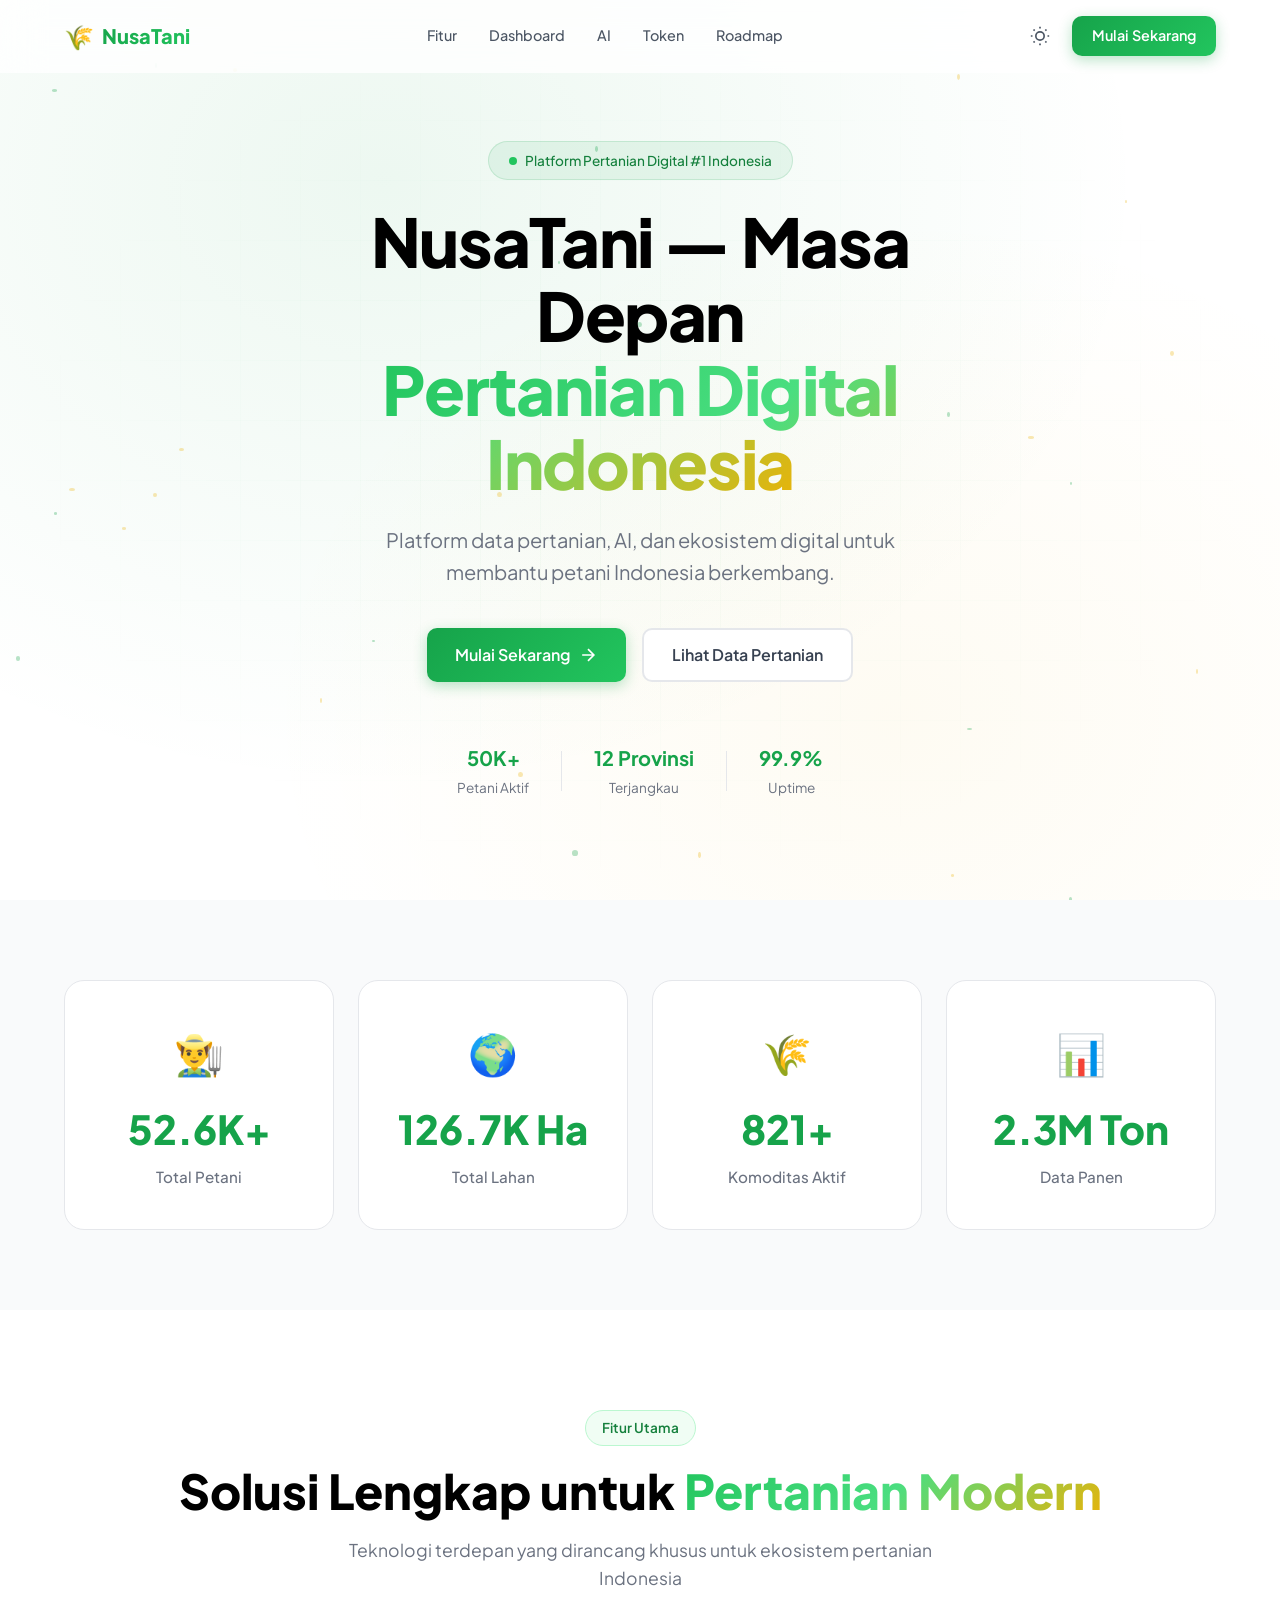
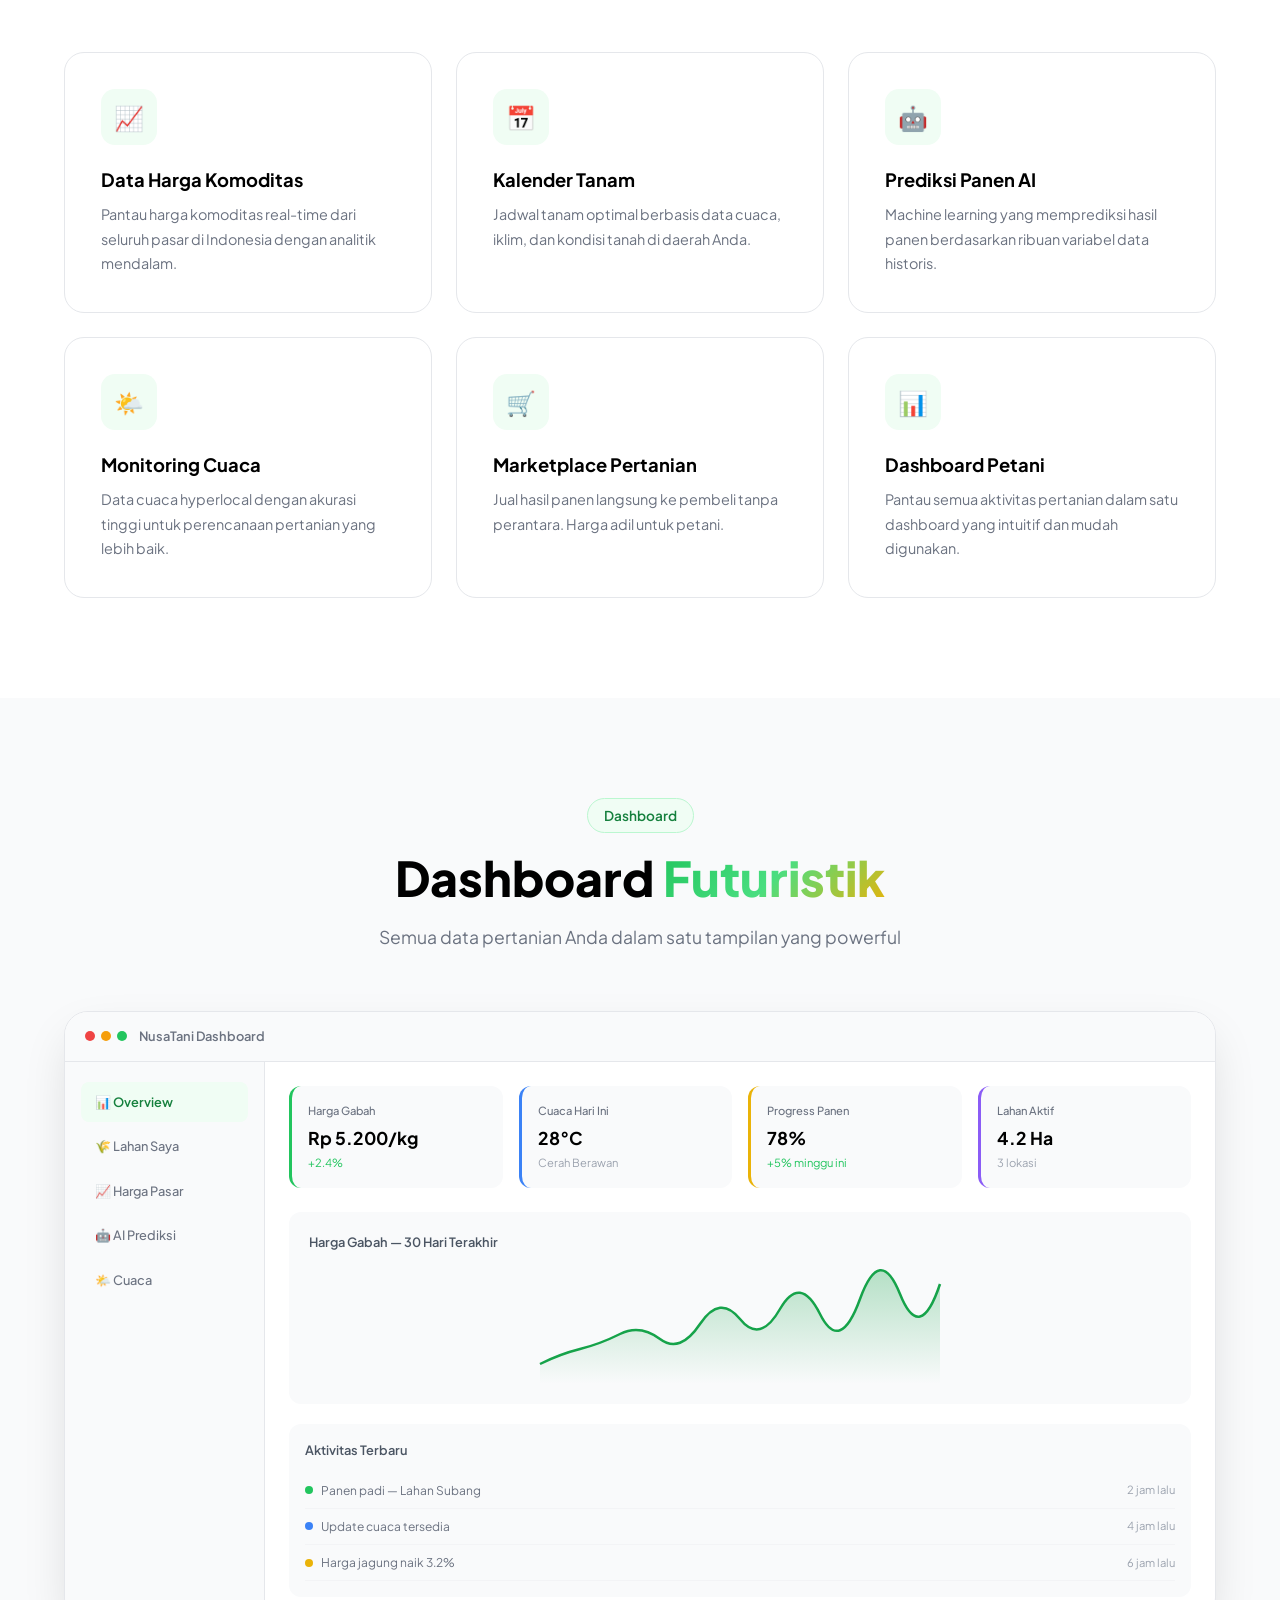
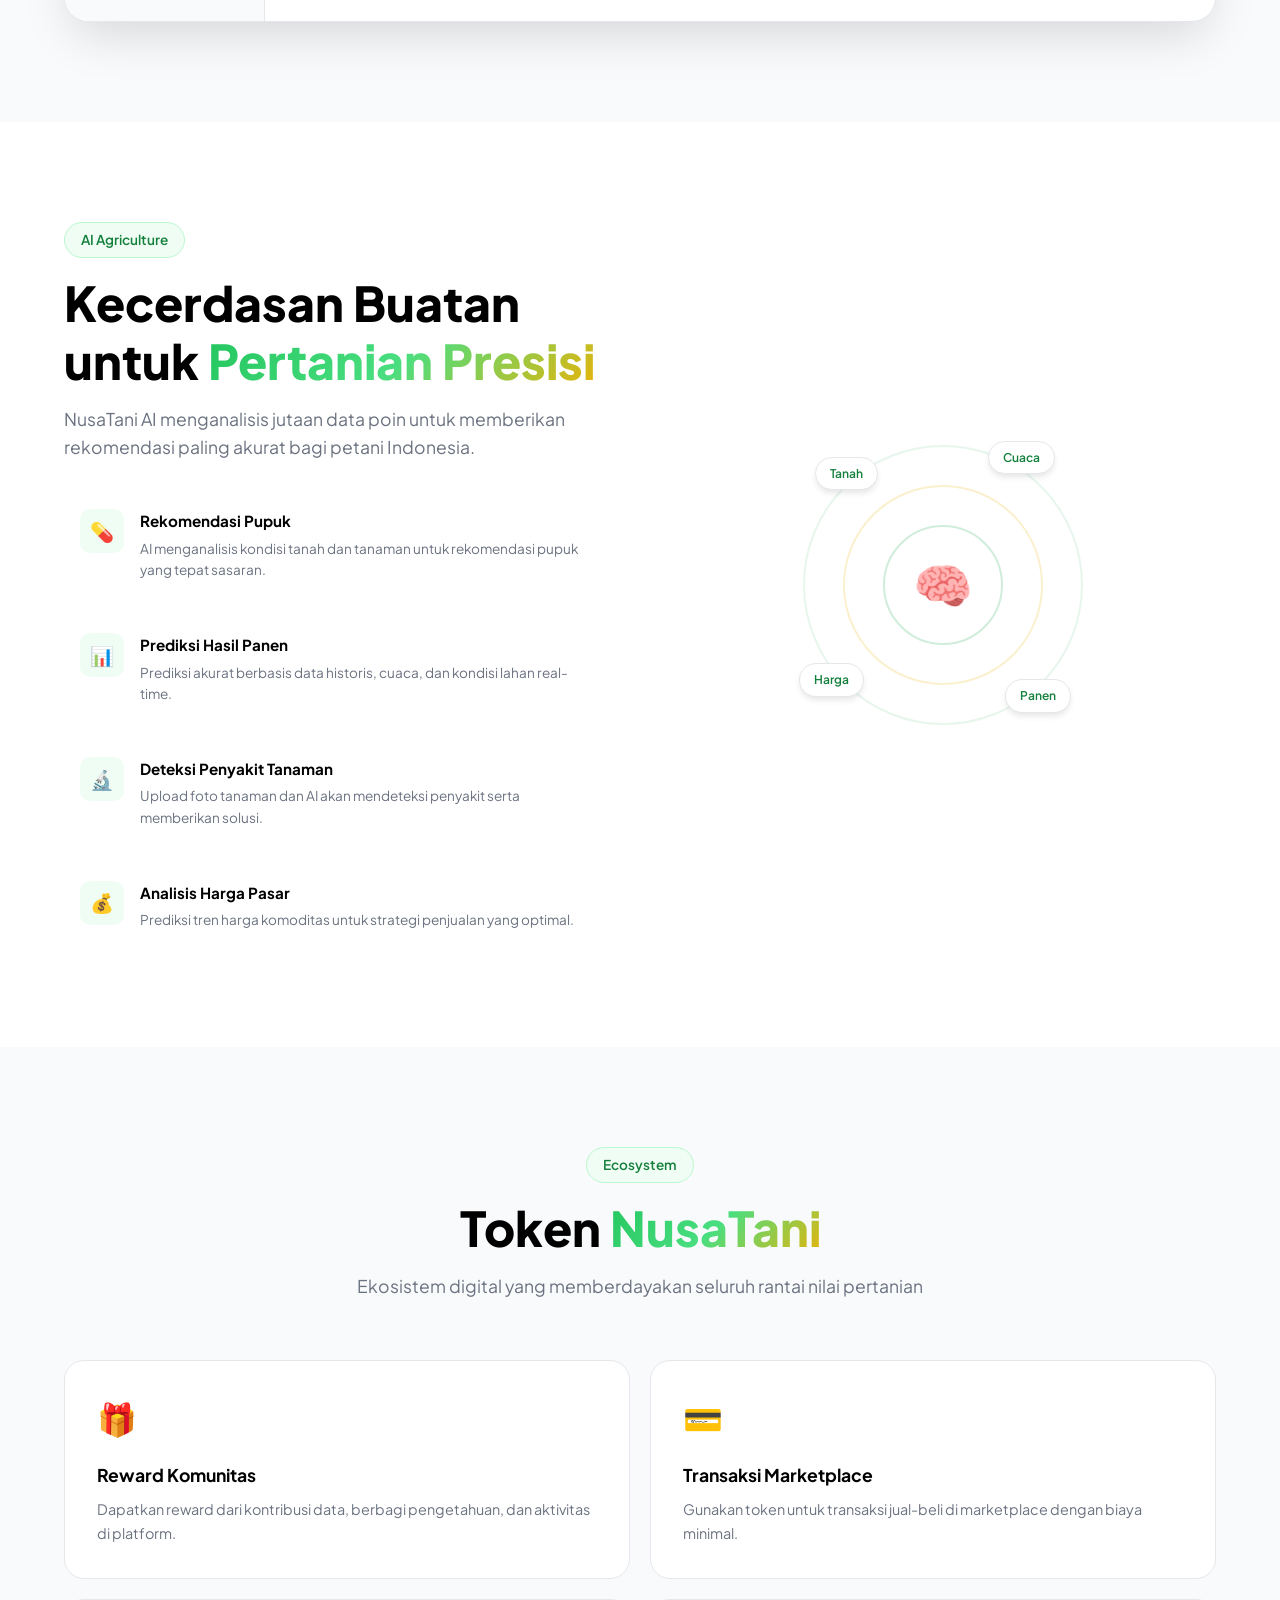
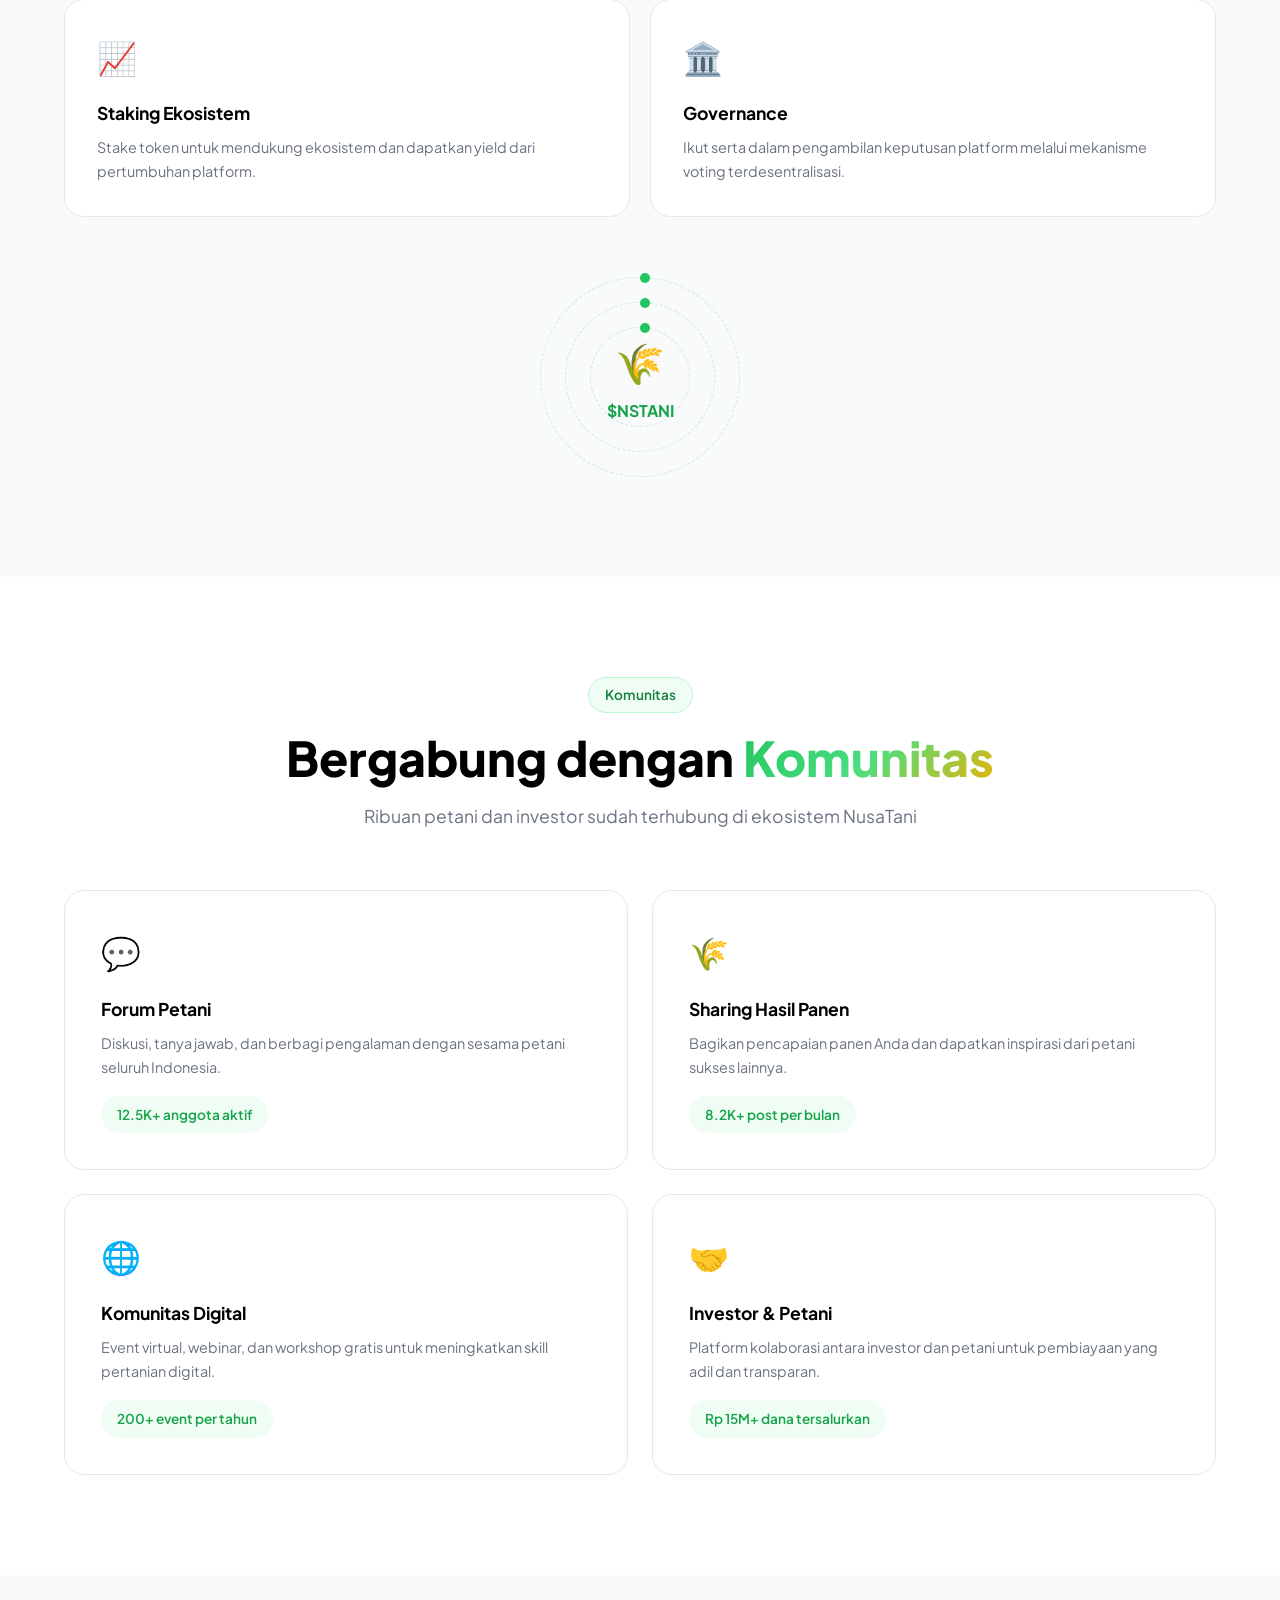
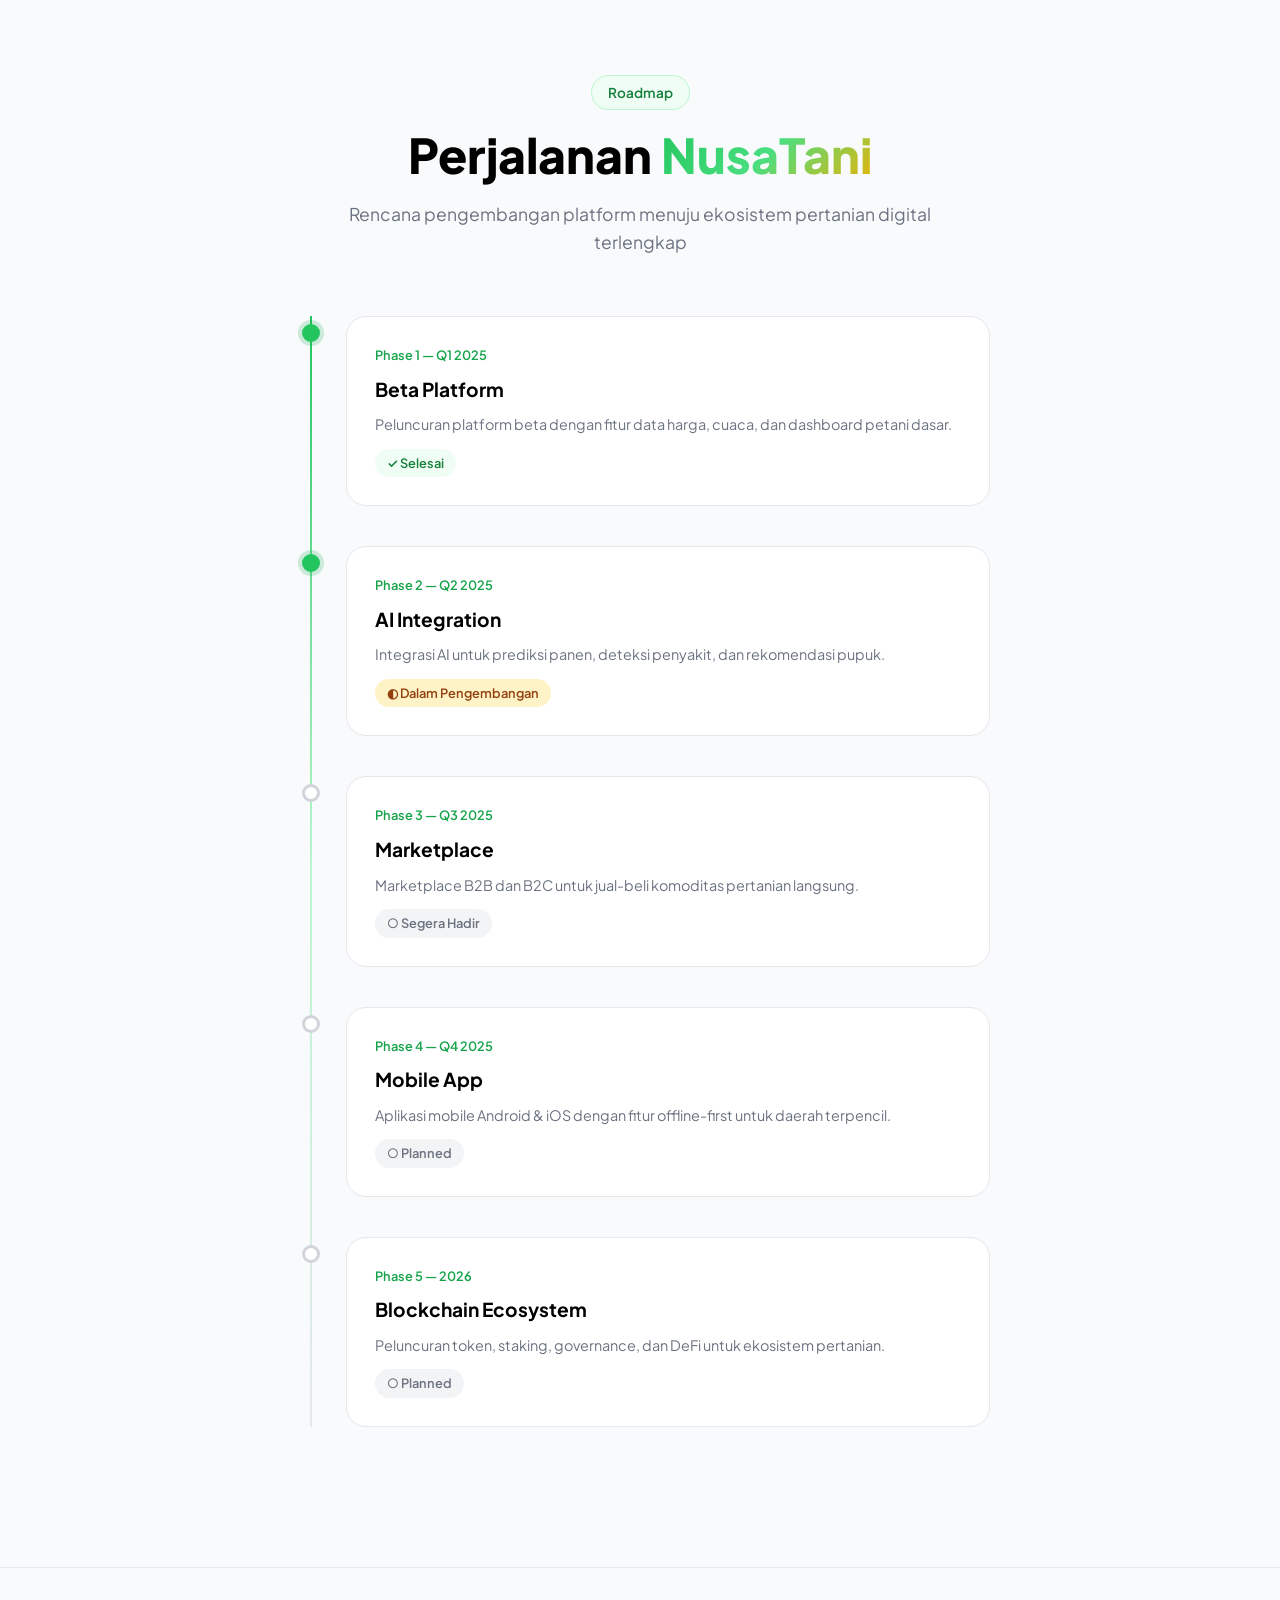
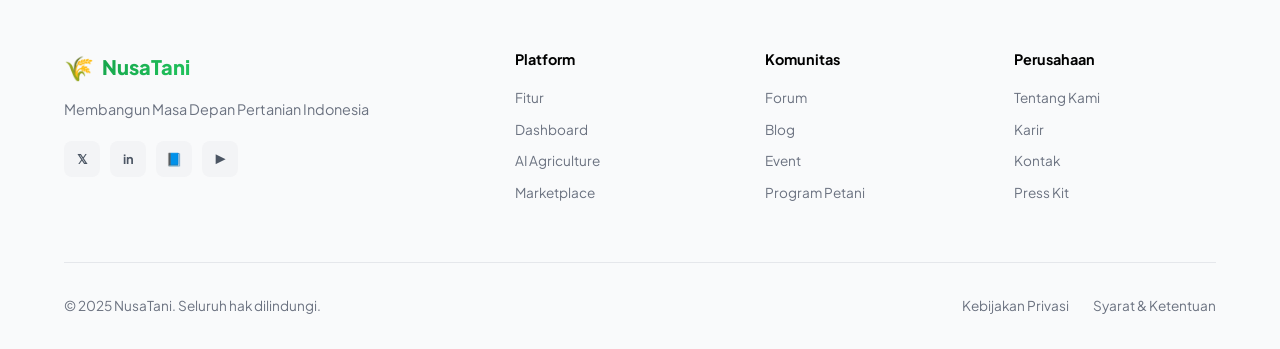
==== commit 485aa6a1: "feat: add dashboard page + fix Vercel deployment - Add vercel.json for proper static site routing on" ====
--- a/index.html
+++ b/index.html
@@ -28,7 +28,7 @@
 </a>
 <div class="navbar-links" id="navLinks">
 <a href="#features">Fitur</a>
-<a href="#dashboard">Dashboard</a>
+<a href="dashboard.html">Dashboard</a>
 <a href="#ai">AI</a>
 <a href="#token">Token</a>
 <a href="#roadmap">Roadmap</a>
@@ -38,7 +38,7 @@
 <svg class="icon-sun" width="20" height="20" viewBox="0 0 24 24" fill="none" stroke="currentColor" stroke-width="2"><circle cx="12" cy="12" r="5"/><path d="M12 1v2M12 21v2M4.22 4.22l1.42 1.42M18.36 18.36l1.42 1.42M1 12h2M21 12h2M4.22 19.78l1.42-1.42M18.36 5.64l1.42-1.42"/></svg>
 <svg class="icon-moon" width="20" height="20" viewBox="0 0 24 24" fill="none" stroke="currentColor" stroke-width="2"><path d="M21 12.79A9 9 0 1 1 11.21 3 7 7 0 0 0 21 12.79z"/></svg>
 </button>
-<button class="btn btn-primary btn-sm">Mulai Sekarang</button>
+<a href="dashboard.html" class="btn btn-primary btn-sm">Mulai Sekarang</a>
 <button id="menuToggle" class="btn-icon mobile-only" aria-label="Menu">
 <svg width="24" height="24" viewBox="0 0 24 24" fill="none" stroke="currentColor" stroke-width="2"><path d="M3 12h18M3 6h18M3 18h18"/></svg>
 </button>
@@ -66,10 +66,10 @@
 Platform data pertanian, AI, dan ekosistem digital untuk membantu petani Indonesia berkembang.
 </p>
 <div class="hero-buttons animate-fade-up delay-3">
-<button class="btn btn-primary btn-lg">
+<a href="dashboard.html" class="btn btn-primary btn-lg">
 <span>Mulai Sekarang</span>
 <svg width="20" height="20" viewBox="0 0 24 24" fill="none" stroke="currentColor" stroke-width="2"><path d="M5 12h14M12 5l7 7-7 7"/></svg>
-</button>
+</a>
 <button class="btn btn-outline btn-lg">
 <span>Lihat Data Pertanian</span>
 </button>
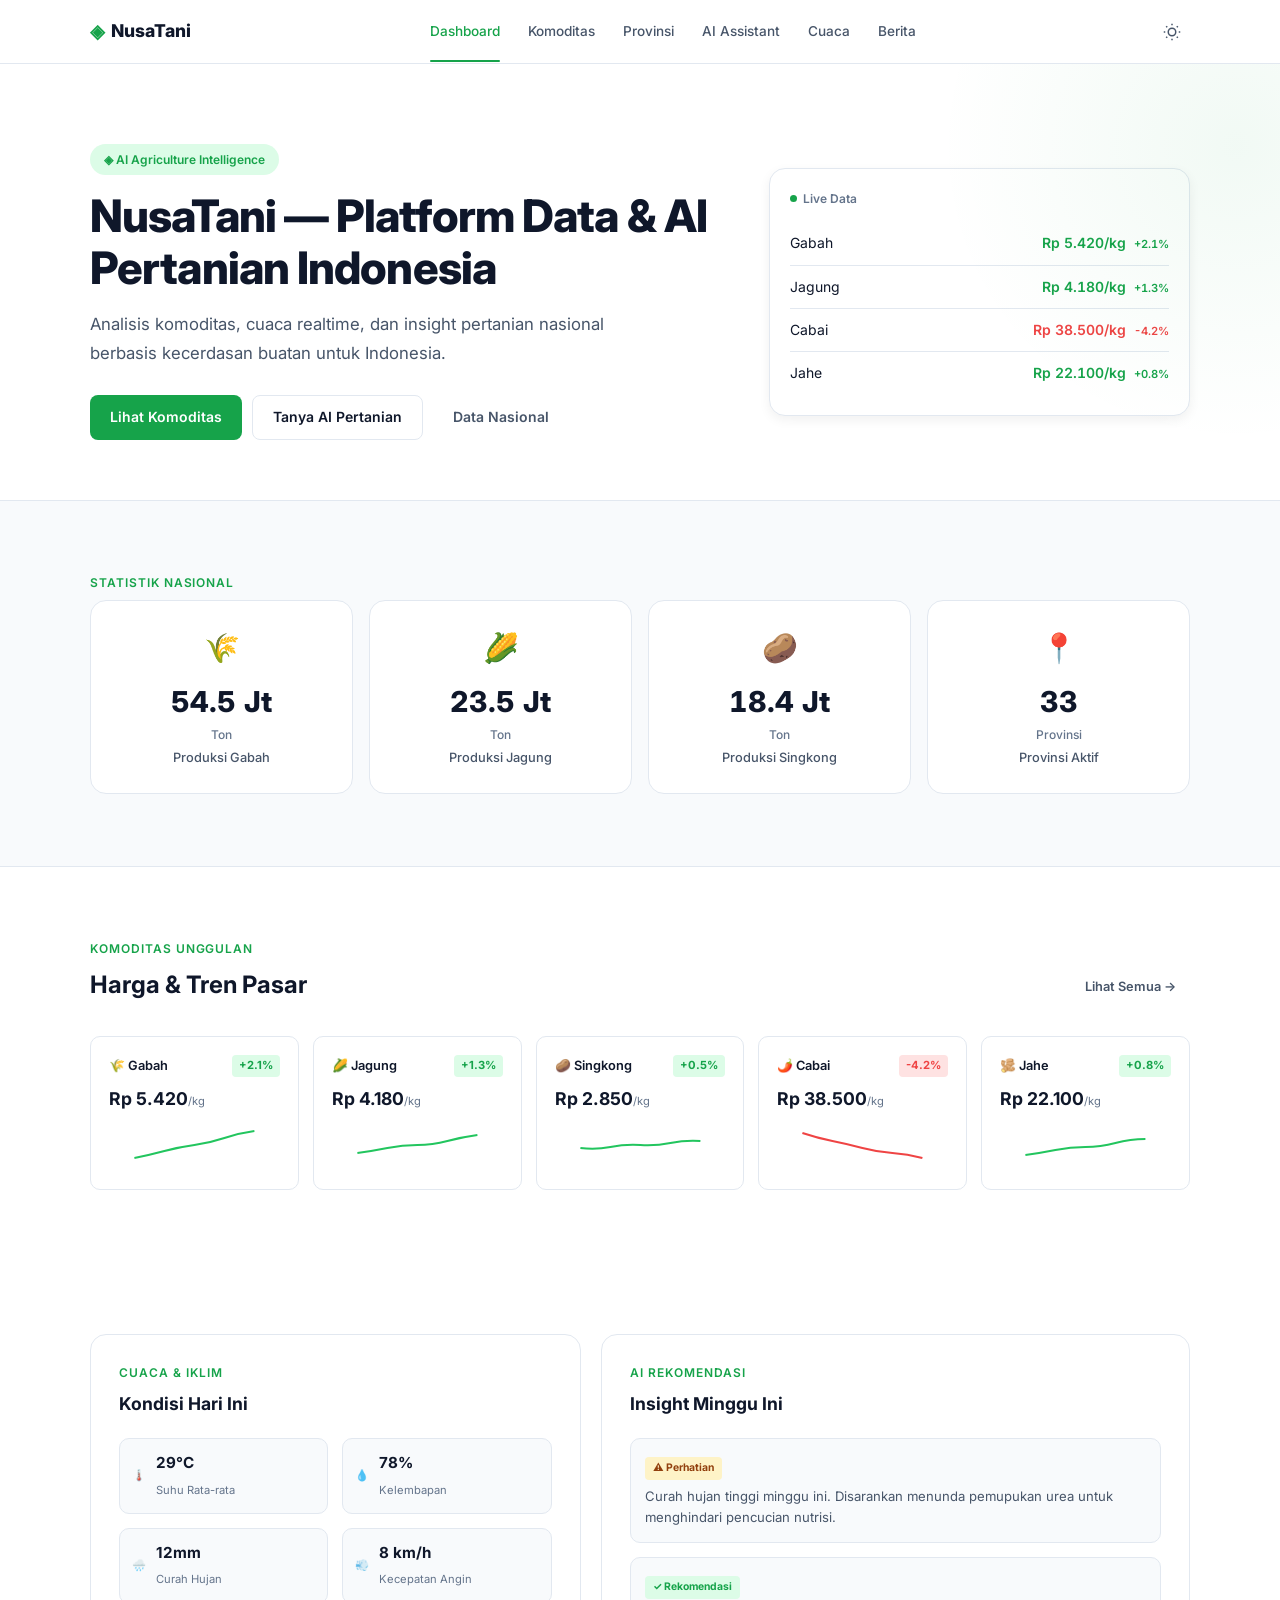
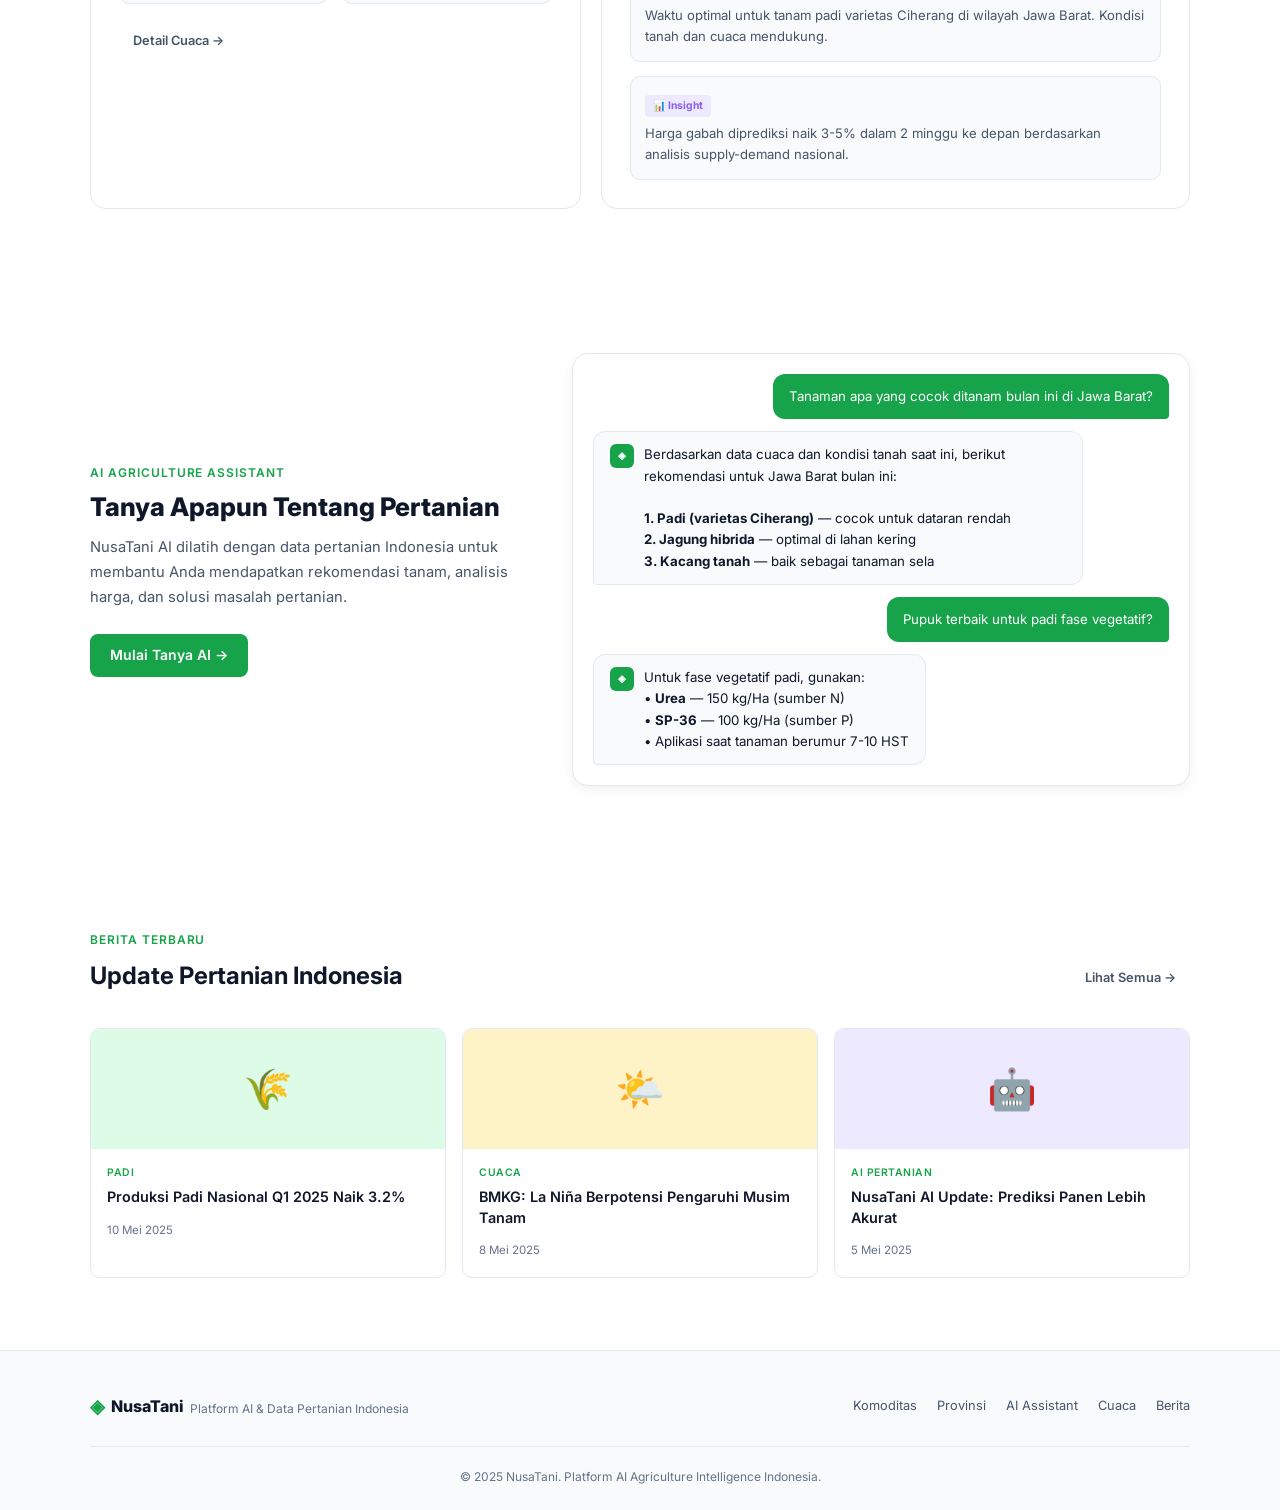
==== commit 0a50bd3d: "feat: rebuild NusaTani as AI agriculture data platform Complete rebuild focused on data & AI agricul" ====
--- a/index.html
+++ b/index.html
@@ -1,395 +1,237 @@
 <!DOCTYPE html>
-<html lang="id" class="scroll-smooth">
+<html lang="id">
 <head>
 <meta charset="UTF-8">
 <meta name="viewport" content="width=device-width, initial-scale=1.0">
-<title>NusaTani — Masa Depan Pertanian Digital Indonesia</title>
-<meta name="description" content="Platform data pertanian, AI, dan ekosistem digital untuk membantu petani Indonesia berkembang.">
+<title>NusaTani — AI Agriculture Intelligence Platform Indonesia</title>
+<meta name="description" content="Platform data dan AI pertanian Indonesia untuk analisis komoditas, cuaca, dan insight pertanian nasional.">
 <link rel="preconnect" href="https://fonts.googleapis.com">
-<link href="https://fonts.googleapis.com/css2?family=Inter:wght@300;400;500;600;700;800;900&family=Plus+Jakarta+Sans:wght@300;400;500;600;700;800&display=swap" rel="stylesheet">
+<link href="https://fonts.googleapis.com/css2?family=Inter:wght@300;400;500;600;700;800;900&display=swap" rel="stylesheet">
 <link rel="stylesheet" href="styles.css">
 </head>
-<body class="bg-white dark:bg-gray-950 text-gray-900 dark:text-white transition-colors duration-300">
-
-<!-- Loading Screen -->
-<div id="loader" class="loader-overlay">
-<div class="loader-content">
-<div class="loader-logo">🌾</div>
-<div class="loader-bar"><div class="loader-progress"></div></div>
-</div>
-</div>
-
+<body>
 <!-- Navbar -->
 <nav id="navbar" class="navbar">
-<div class="container navbar-inner">
-<a href="#" class="navbar-brand">
-<span class="brand-icon">🌾</span>
-<span class="brand-text">NusaTani</span>
-</a>
-<div class="navbar-links" id="navLinks">
-<a href="#features">Fitur</a>
-<a href="dashboard.html">Dashboard</a>
-<a href="#ai">AI</a>
-<a href="#token">Token</a>
-<a href="#roadmap">Roadmap</a>
-</div>
-<div class="navbar-actions">
-<button id="darkToggle" class="btn-icon" aria-label="Toggle dark mode">
-<svg class="icon-sun" width="20" height="20" viewBox="0 0 24 24" fill="none" stroke="currentColor" stroke-width="2"><circle cx="12" cy="12" r="5"/><path d="M12 1v2M12 21v2M4.22 4.22l1.42 1.42M18.36 18.36l1.42 1.42M1 12h2M21 12h2M4.22 19.78l1.42-1.42M18.36 5.64l1.42-1.42"/></svg>
-<svg class="icon-moon" width="20" height="20" viewBox="0 0 24 24" fill="none" stroke="currentColor" stroke-width="2"><path d="M21 12.79A9 9 0 1 1 11.21 3 7 7 0 0 0 21 12.79z"/></svg>
+<div class="container nav-inner">
+<a href="/" class="nav-brand"><span class="brand-icon">◈</span> NusaTani</a>
+<div class="nav-links" id="navLinks">
+<a href="/" class="active">Dashboard</a>
+<a href="commodities.html">Komoditas</a>
+<a href="province.html">Provinsi</a>
+<a href="ai-assistant.html">AI Assistant</a>
+<a href="weather.html">Cuaca</a>
+<a href="news.html">Berita</a>
+</div>
+<div class="nav-actions">
+<button id="darkToggle" class="icon-btn" aria-label="Toggle dark mode">
+<svg class="sun-icon" width="18" height="18" viewBox="0 0 24 24" fill="none" stroke="currentColor" stroke-width="2"><circle cx="12" cy="12" r="5"/><path d="M12 1v2M12 21v2M4.22 4.22l1.42 1.42M18.36 18.36l1.42 1.42M1 12h2M21 12h2M4.22 19.78l1.42-1.42M18.36 5.64l1.42-1.42"/></svg>
+<svg class="moon-icon" width="18" height="18" viewBox="0 0 24 24" fill="none" stroke="currentColor" stroke-width="2"><path d="M21 12.79A9 9 0 1111.21 3 7 7 0 0021 12.79z"/></svg>
 </button>
-<a href="dashboard.html" class="btn btn-primary btn-sm">Mulai Sekarang</a>
-<button id="menuToggle" class="btn-icon mobile-only" aria-label="Menu">
-<svg width="24" height="24" viewBox="0 0 24 24" fill="none" stroke="currentColor" stroke-width="2"><path d="M3 12h18M3 6h18M3 18h18"/></svg>
+<button id="mobileMenu" class="icon-btn mobile-only" aria-label="Menu">
+<svg width="22" height="22" viewBox="0 0 24 24" fill="none" stroke="currentColor" stroke-width="2"><path d="M3 12h18M3 6h18M3 18h18"/></svg>
 </button>
 </div>
 </div>
 </nav>
 
-<!-- Hero Section -->
-<section id="hero" class="hero-section">
-<div class="hero-bg">
-<div class="hero-gradient"></div>
-<div class="hero-particles" id="particles"></div>
-<div class="hero-grid"></div>
-</div>
-<div class="container hero-content">
-<div class="hero-badge animate-fade-up">
-<span class="badge-dot"></span>
-Platform Pertanian Digital #1 Indonesia
-</div>
-<h1 class="hero-title animate-fade-up delay-1">
-NusaTani — Masa Depan<br>
-<span class="text-gradient">Pertanian Digital Indonesia</span>
-</h1>
-<p class="hero-subtitle animate-fade-up delay-2">
-Platform data pertanian, AI, dan ekosistem digital untuk membantu petani Indonesia berkembang.
-</p>
-<div class="hero-buttons animate-fade-up delay-3">
-<a href="dashboard.html" class="btn btn-primary btn-lg">
-<span>Mulai Sekarang</span>
-<svg width="20" height="20" viewBox="0 0 24 24" fill="none" stroke="currentColor" stroke-width="2"><path d="M5 12h14M12 5l7 7-7 7"/></svg>
-</a>
-<button class="btn btn-outline btn-lg">
-<span>Lihat Data Pertanian</span>
-</button>
-</div>
-<div class="hero-stats animate-fade-up delay-4">
-<div class="hero-stat"><span class="hero-stat-num">50K+</span><span class="hero-stat-label">Petani Aktif</span></div>
-<div class="hero-stat-divider"></div>
-<div class="hero-stat"><span class="hero-stat-num">12 Provinsi</span><span class="hero-stat-label">Terjangkau</span></div>
-<div class="hero-stat-divider"></div>
-<div class="hero-stat"><span class="hero-stat-num">99.9%</span><span class="hero-stat-label">Uptime</span></div>
-</div>
-</div>
-</section>
-
-<!-- Statistics Section -->
-<section id="stats" class="stats-section">
-<div class="container">
+<!-- Hero -->
+<section class="hero">
+<div class="container">
+<div class="hero-content">
+<div class="hero-badge">◈ AI Agriculture Intelligence</div>
+<h1>NusaTani — Platform Data & AI<br>Pertanian Indonesia</h1>
+<p class="hero-desc">Analisis komoditas, cuaca realtime, dan insight pertanian nasional berbasis kecerdasan buatan untuk Indonesia.</p>
+<div class="hero-actions">
+<a href="commodities.html" class="btn btn-primary">Lihat Komoditas</a>
+<a href="ai-assistant.html" class="btn btn-secondary">Tanya AI Pertanian</a>
+<a href="province.html" class="btn btn-ghost">Data Nasional</a>
+</div>
+</div>
+<div class="hero-visual">
+<div class="hero-card">
+<div class="hc-header"><span class="hc-dot green"></span> Live Data</div>
+<div class="hc-row"><span>Gabah</span><span class="hc-val green">Rp 5.420/kg <small>+2.1%</small></span></div>
+<div class="hc-row"><span>Jagung</span><span class="hc-val green">Rp 4.180/kg <small>+1.3%</small></span></div>
+<div class="hc-row"><span>Cabai</span><span class="hc-val red">Rp 38.500/kg <small>-4.2%</small></span></div>
+<div class="hc-row"><span>Jahe</span><span class="hc-val green">Rp 22.100/kg <small>+0.8%</small></span></div>
+</div>
+</div>
+</div>
+</section>
+
+<!-- National Stats -->
+<section class="section stats-section">
+<div class="container">
+<div class="section-label">Statistik Nasional</div>
 <div class="stats-grid">
-<div class="stat-card" data-count="52847" data-suffix="+">
-<div class="stat-icon">👨‍🌾</div>
-<div class="stat-number">0</div>
-<div class="stat-label">Total Petani</div>
-</div>
-<div class="stat-card" data-count="128500" data-suffix=" Ha">
-<div class="stat-icon">🌍</div>
-<div class="stat-number">0</div>
-<div class="stat-label">Total Lahan</div>
-</div>
-<div class="stat-card" data-count="847" data-suffix="+">
+<div class="stat-card">
 <div class="stat-icon">🌾</div>
-<div class="stat-number">0</div>
-<div class="stat-label">Komoditas Aktif</div>
-</div>
-<div class="stat-card" data-count="2400000" data-suffix=" Ton">
-<div class="stat-icon">📊</div>
-<div class="stat-number">0</div>
-<div class="stat-label">Data Panen</div>
-</div>
-</div>
-</div>
-</section>
-
-<!-- Features Section -->
-<section id="features" class="features-section">
+<div class="stat-val" data-target="54740000">0</div>
+<div class="stat-unit">Ton</div>
+<div class="stat-label">Produksi Gabah</div>
+</div>
+<div class="stat-card">
+<div class="stat-icon">🌽</div>
+<div class="stat-val" data-target="23580000">0</div>
+<div class="stat-unit">Ton</div>
+<div class="stat-label">Produksi Jagung</div>
+</div>
+<div class="stat-card">
+<div class="stat-icon">🥔</div>
+<div class="stat-val" data-target="18430000">0</div>
+<div class="stat-unit">Ton</div>
+<div class="stat-label">Produksi Singkong</div>
+</div>
+<div class="stat-card">
+<div class="stat-icon">📍</div>
+<div class="stat-val" data-target="34">0</div>
+<div class="stat-unit">Provinsi</div>
+<div class="stat-label">Provinsi Aktif</div>
+</div>
+</div>
+</div>
+</section>
+
+<!-- Top Commodities -->
+<section class="section commodities-section">
 <div class="container">
 <div class="section-header">
-<span class="section-badge">Fitur Utama</span>
-<h2 class="section-title">Solusi Lengkap untuk <span class="text-gradient">Pertanian Modern</span></h2>
-<p class="section-desc">Teknologi terdepan yang dirancang khusus untuk ekosistem pertanian Indonesia</p>
-</div>
-<div class="features-grid">
-<div class="feature-card">
-<div class="feature-icon-wrap"><div class="feature-icon">📈</div></div>
-<h3>Data Harga Komoditas</h3>
-<p>Pantau harga komoditas real-time dari seluruh pasar di Indonesia dengan analitik mendalam.</p>
-</div>
-<div class="feature-card">
-<div class="feature-icon-wrap"><div class="feature-icon">📅</div></div>
-<h3>Kalender Tanam</h3>
-<p>Jadwal tanam optimal berbasis data cuaca, iklim, dan kondisi tanah di daerah Anda.</p>
-</div>
-<div class="feature-card">
-<div class="feature-icon-wrap"><div class="feature-icon">🤖</div></div>
-<h3>Prediksi Panen AI</h3>
-<p>Machine learning yang memprediksi hasil panen berdasarkan ribuan variabel data historis.</p>
-</div>
-<div class="feature-card">
-<div class="feature-icon-wrap"><div class="feature-icon">🌤️</div></div>
-<h3>Monitoring Cuaca</h3>
-<p>Data cuaca hyperlocal dengan akurasi tinggi untuk perencanaan pertanian yang lebih baik.</p>
-</div>
-<div class="feature-card">
-<div class="feature-icon-wrap"><div class="feature-icon">🛒</div></div>
-<h3>Marketplace Pertanian</h3>
-<p>Jual hasil panen langsung ke pembeli tanpa perantara. Harga adil untuk petani.</p>
-</div>
-<div class="feature-card">
-<div class="feature-icon-wrap"><div class="feature-icon">📊</div></div>
-<h3>Dashboard Petani</h3>
-<p>Pantau semua aktivitas pertanian dalam satu dashboard yang intuitif dan mudah digunakan.</p>
-</div>
-</div>
-</div>
-</section>
-
-<!-- Dashboard Preview Section -->
-<section id="dashboard" class="dashboard-section">
+<div>
+<div class="section-label">Komoditas Unggulan</div>
+<h2>Harga & Tren Pasar</h2>
+</div>
+<a href="commodities.html" class="btn btn-ghost btn-sm">Lihat Semua →</a>
+</div>
+<div class="commodity-grid">
+<div class="commodity-card">
+<div class="cm-top"><span class="cm-name">🌾 Gabah</span><span class="cm-change green">+2.1%</span></div>
+<div class="cm-price">Rp 5.420<small>/kg</small></div>
+<svg class="cm-chart" viewBox="0 0 120 40"><path d="M0,35 Q15,32 30,28 T60,22 T90,15 T120,8" fill="none" stroke="#22c55e" stroke-width="2"/></svg>
+</div>
+<div class="commodity-card">
+<div class="cm-top"><span class="cm-name">🌽 Jagung</span><span class="cm-change green">+1.3%</span></div>
+<div class="cm-price">Rp 4.180<small>/kg</small></div>
+<svg class="cm-chart" viewBox="0 0 120 40"><path d="M0,30 Q15,28 30,25 T60,22 T90,18 T120,12" fill="none" stroke="#22c55e" stroke-width="2"/></svg>
+</div>
+<div class="commodity-card">
+<div class="cm-top"><span class="cm-name">🥔 Singkong</span><span class="cm-change green">+0.5%</span></div>
+<div class="cm-price">Rp 2.850<small>/kg</small></div>
+<svg class="cm-chart" viewBox="0 0 120 40"><path d="M0,25 Q15,27 30,24 T60,22 T90,20 T120,18" fill="none" stroke="#22c55e" stroke-width="2"/></svg>
+</div>
+<div class="commodity-card">
+<div class="cm-top"><span class="cm-name">🌶️ Cabai</span><span class="cm-change red">-4.2%</span></div>
+<div class="cm-price">Rp 38.500<small>/kg</small></div>
+<svg class="cm-chart" viewBox="0 0 120 40"><path d="M0,10 Q15,15 30,18 T60,25 T90,30 T120,35" fill="none" stroke="#ef4444" stroke-width="2"/></svg>
+</div>
+<div class="commodity-card">
+<div class="cm-top"><span class="cm-name">🫚 Jahe</span><span class="cm-change green">+0.8%</span></div>
+<div class="cm-price">Rp 22.100<small>/kg</small></div>
+<svg class="cm-chart" viewBox="0 0 120 40"><path d="M0,32 Q15,30 30,27 T60,24 T90,20 T120,16" fill="none" stroke="#22c55e" stroke-width="2"/></svg>
+</div>
+</div>
+</div>
+</section>
+
+<!-- Weather & Recommendation -->
+<section class="section weather-section">
+<div class="container">
+<div class="weather-grid">
+<div class="weather-card">
+<div class="section-label">Cuaca & Iklim</div>
+<h3>Kondisi Hari Ini</h3>
+<div class="weather-data">
+<div class="wd-item"><span class="wd-icon">🌡️</span><div><strong>29°C</strong><span>Suhu Rata-rata</span></div></div>
+<div class="wd-item"><span class="wd-icon">💧</span><div><strong>78%</strong><span>Kelembapan</span></div></div>
+<div class="wd-item"><span class="wd-icon">🌧️</span><div><strong>12mm</strong><span>Curah Hujan</span></div></div>
+<div class="wd-item"><span class="wd-icon">💨</span><div><strong>8 km/h</strong><span>Kecepatan Angin</span></div></div>
+</div>
+<a href="weather.html" class="btn btn-ghost btn-sm">Detail Cuaca →</a>
+</div>
+<div class="rec-card">
+<div class="section-label">AI Rekomendasi</div>
+<h3>Insight Minggu Ini</h3>
+<div class="rec-list">
+<div class="rec-item">
+<span class="rec-badge warning">⚠️ Perhatian</span>
+<p>Curah hujan tinggi minggu ini. Disarankan menunda pemupukan urea untuk menghindari pencucian nutrisi.</p>
+</div>
+<div class="rec-item">
+<span class="rec-badge success">✓ Rekomendasi</span>
+<p>Waktu optimal untuk tanam padi varietas Ciherang di wilayah Jawa Barat. Kondisi tanah dan cuaca mendukung.</p>
+</div>
+<div class="rec-item">
+<span class="rec-badge info">📊 Insight</span>
+<p>Harga gabah diprediksi naik 3-5% dalam 2 minggu ke depan berdasarkan analisis supply-demand nasional.</p>
+</div>
+</div>
+</div>
+</div>
+</div>
+</section>
+
+<!-- AI Assistant Preview -->
+<section class="section ai-section">
+<div class="container">
+<div class="ai-grid">
+<div class="ai-info">
+<div class="section-label">AI Agriculture Assistant</div>
+<h2>Tanya Apapun Tentang Pertanian</h2>
+<p>NusaTani AI dilatih dengan data pertanian Indonesia untuk membantu Anda mendapatkan rekomendasi tanam, analisis harga, dan solusi masalah pertanian.</p>
+<a href="ai-assistant.html" class="btn btn-primary">Mulai Tanya AI →</a>
+</div>
+<div class="ai-preview">
+<div class="chat-window">
+<div class="chat-msg user">Tanaman apa yang cocok ditanam bulan ini di Jawa Barat?</div>
+<div class="chat-msg ai">
+<div class="ai-avatar">◈</div>
+<div class="chat-text">Berdasarkan data cuaca dan kondisi tanah saat ini, berikut rekomendasi untuk Jawa Barat bulan ini:<br><br><strong>1. Padi (varietas Ciherang)</strong> — cocok untuk dataran rendah<br><strong>2. Jagung hibrida</strong> — optimal di lahan kering<br><strong>3. Kacang tanah</strong> — baik sebagai tanaman sela</div>
+</div>
+<div class="chat-msg user">Pupuk terbaik untuk padi fase vegetatif?</div>
+<div class="chat-msg ai">
+<div class="ai-avatar">◈</div>
+<div class="chat-text">Untuk fase vegetatif padi, gunakan:<br>• <strong>Urea</strong> — 150 kg/Ha (sumber N)<br>• <strong>SP-36</strong> — 100 kg/Ha (sumber P)<br>• Aplikasi saat tanaman berumur 7-10 HST</div>
+</div>
+</div>
+</div>
+</div>
+</div>
+</section>
+
+<!-- News -->
+<section class="section news-section">
 <div class="container">
 <div class="section-header">
-<span class="section-badge">Dashboard</span>
-<h2 class="section-title">Dashboard <span class="text-gradient">Futuristik</span></h2>
-<p class="section-desc">Semua data pertanian Anda dalam satu tampilan yang powerful</p>
-</div>
-<div class="dashboard-preview">
-<div class="dashboard-mockup">
-<div class="mockup-header">
-<div class="mockup-dots"><span></span><span></span><span></span></div>
-<div class="mockup-title">NusaTani Dashboard</div>
-</div>
-<div class="mockup-body">
-<div class="mockup-sidebar">
-<div class="sidebar-item active">📊 Overview</div>
-<div class="sidebar-item">🌾 Lahan Saya</div>
-<div class="sidebar-item">📈 Harga Pasar</div>
-<div class="sidebar-item">🤖 AI Prediksi</div>
-<div class="sidebar-item">🌤️ Cuaca</div>
-</div>
-<div class="mockup-content">
-<div class="mockup-cards">
-<div class="mini-card green"><div class="mini-label">Harga Gabah</div><div class="mini-value">Rp 5.200/kg</div><div class="mini-change up">+2.4%</div></div>
-<div class="mini-card blue"><div class="mini-label">Cuaca Hari Ini</div><div class="mini-value">28°C</div><div class="mini-change">Cerah Berawan</div></div>
-<div class="mini-card gold"><div class="mini-label">Progress Panen</div><div class="mini-value">78%</div><div class="mini-change up">+5% minggu ini</div></div>
-<div class="mini-card purple"><div class="mini-label">Lahan Aktif</div><div class="mini-value">4.2 Ha</div><div class="mini-change">3 lokasi</div></div>
-</div>
-<div class="mockup-chart">
-<div class="chart-title">Harga Gabah — 30 Hari Terakhir</div>
-<div class="chart-area">
-<svg viewBox="0 0 400 120" class="chart-svg">
-<defs><linearGradient id="chartGrad" x1="0" y1="0" x2="0" y2="1"><stop offset="0%" stop-color="#16a34a" stop-opacity="0.3"/><stop offset="100%" stop-color="#16a34a" stop-opacity="0"/></linearGradient></defs>
-<path d="M0,100 Q20,90 40,85 T80,70 T120,75 T160,60 T200,55 T240,45 T280,50 T320,35 T360,30 T400,20" fill="none" stroke="#16a34a" stroke-width="2.5"/>
-<path d="M0,100 Q20,90 40,85 T80,70 T120,75 T160,60 T200,55 T240,45 T280,50 T320,35 T360,30 T400,20 L400,120 L0,120 Z" fill="url(#chartGrad)"/>
-</svg>
-</div>
-</div>
-<div class="mockup-activity">
-<div class="activity-title">Aktivitas Terbaru</div>
-<div class="activity-item"><span class="activity-dot green"></span>Panen padi — Lahan Subang <span class="activity-time">2 jam lalu</span></div>
-<div class="activity-item"><span class="activity-dot blue"></span>Update cuaca tersedia <span class="activity-time">4 jam lalu</span></div>
-<div class="activity-item"><span class="activity-dot gold"></span>Harga jagung naik 3.2% <span class="activity-time">6 jam lalu</span></div>
-</div>
-</div>
-</div>
-</div>
-</div>
-</div>
-</section>
-
-<!-- AI Agriculture Section -->
-<section id="ai" class="ai-section">
-<div class="container">
-<div class="ai-grid">
-<div class="ai-content">
-<span class="section-badge">AI Agriculture</span>
-<h2 class="section-title">Kecerdasan Buatan untuk <span class="text-gradient">Pertanian Presisi</span></h2>
-<p class="section-desc">NusaTani AI menganalisis jutaan data poin untuk memberikan rekomendasi paling akurat bagi petani Indonesia.</p>
-<div class="ai-features">
-<div class="ai-feature-item">
-<div class="ai-feature-icon">💊</div>
-<div><h4>Rekomendasi Pupuk</h4><p>AI menganalisis kondisi tanah dan tanaman untuk rekomendasi pupuk yang tepat sasaran.</p></div>
-</div>
-<div class="ai-feature-item">
-<div class="ai-feature-icon">📊</div>
-<div><h4>Prediksi Hasil Panen</h4><p>Prediksi akurat berbasis data historis, cuaca, dan kondisi lahan real-time.</p></div>
-</div>
-<div class="ai-feature-item">
-<div class="ai-feature-icon">🔬</div>
-<div><h4>Deteksi Penyakit Tanaman</h4><p>Upload foto tanaman dan AI akan mendeteksi penyakit serta memberikan solusi.</p></div>
-</div>
-<div class="ai-feature-item">
-<div class="ai-feature-icon">💰</div>
-<div><h4>Analisis Harga Pasar</h4><p>Prediksi tren harga komoditas untuk strategi penjualan yang optimal.</p></div>
-</div>
-</div>
-</div>
-<div class="ai-visual">
-<div class="ai-card-visual">
-<div class="ai-brain">
-<div class="brain-ring ring-1"></div>
-<div class="brain-ring ring-2"></div>
-<div class="brain-ring ring-3"></div>
-<div class="brain-center">🧠</div>
-</div>
-<div class="ai-data-points">
-<span class="data-point dp-1">Tanah</span>
-<span class="data-point dp-2">Cuaca</span>
-<span class="data-point dp-3">Harga</span>
-<span class="data-point dp-4">Panen</span>
-</div>
-</div>
-</div>
-</div>
-</div>
-</section>
-
-<!-- Token Ecosystem Section -->
-<section id="token" class="token-section">
-<div class="container">
-<div class="section-header">
-<span class="section-badge">Ecosystem</span>
-<h2 class="section-title">Token <span class="text-gradient">NusaTani</span></h2>
-<p class="section-desc">Ekosistem digital yang memberdayakan seluruh rantai nilai pertanian</p>
-</div>
-<div class="token-grid">
-<div class="token-card">
-<div class="token-card-icon">🎁</div>
-<h3>Reward Komunitas</h3>
-<p>Dapatkan reward dari kontribusi data, berbagi pengetahuan, dan aktivitas di platform.</p>
-</div>
-<div class="token-card">
-<div class="token-card-icon">💳</div>
-<h3>Transaksi Marketplace</h3>
-<p>Gunakan token untuk transaksi jual-beli di marketplace dengan biaya minimal.</p>
-</div>
-<div class="token-card">
-<div class="token-card-icon">📈</div>
-<h3>Staking Ekosistem</h3>
-<p>Stake token untuk mendukung ekosistem dan dapatkan yield dari pertumbuhan platform.</p>
-</div>
-<div class="token-card">
-<div class="token-card-icon">🏛️</div>
-<h3>Governance</h3>
-<p>Ikut serta dalam pengambilan keputusan platform melalui mekanisme voting terdesentralisasi.</p>
-</div>
-</div>
-<div class="token-visual">
-<div class="token-circle">
-<div class="token-inner">
-<span class="token-symbol">🌾</span>
-<span class="token-name">$NSTANI</span>
-</div>
-<div class="token-orbit orbit-1"><span></span></div>
-<div class="token-orbit orbit-2"><span></span></div>
-<div class="token-orbit orbit-3"><span></span></div>
-</div>
-</div>
-</div>
-</section>
-
-<!-- Community Section -->
-<section id="community" class="community-section">
-<div class="container">
-<div class="section-header">
-<span class="section-badge">Komunitas</span>
-<h2 class="section-title">Bergabung dengan <span class="text-gradient">Komunitas</span></h2>
-<p class="section-desc">Ribuan petani dan investor sudah terhubung di ekosistem NusaTani</p>
-</div>
-<div class="community-grid">
-<div class="community-card">
-<div class="community-icon">💬</div>
-<h3>Forum Petani</h3>
-<p>Diskusi, tanya jawab, dan berbagi pengalaman dengan sesama petani seluruh Indonesia.</p>
-<div class="community-stat">12.5K+ anggota aktif</div>
-</div>
-<div class="community-card">
-<div class="community-icon">🌾</div>
-<h3>Sharing Hasil Panen</h3>
-<p>Bagikan pencapaian panen Anda dan dapatkan inspirasi dari petani sukses lainnya.</p>
-<div class="community-stat">8.2K+ post per bulan</div>
-</div>
-<div class="community-card">
-<div class="community-icon">🌐</div>
-<h3>Komunitas Digital</h3>
-<p>Event virtual, webinar, dan workshop gratis untuk meningkatkan skill pertanian digital.</p>
-<div class="community-stat">200+ event per tahun</div>
-</div>
-<div class="community-card">
-<div class="community-icon">🤝</div>
-<h3>Investor & Petani</h3>
-<p>Platform kolaborasi antara investor dan petani untuk pembiayaan yang adil dan transparan.</p>
-<div class="community-stat">Rp 15M+ dana tersalurkan</div>
-</div>
-</div>
-</div>
-</section>
-
-<!-- Roadmap Section -->
-<section id="roadmap" class="roadmap-section">
-<div class="container">
-<div class="section-header">
-<span class="section-badge">Roadmap</span>
-<h2 class="section-title">Perjalanan <span class="text-gradient">NusaTani</span></h2>
-<p class="section-desc">Rencana pengembangan platform menuju ekosistem pertanian digital terlengkap</p>
-</div>
-<div class="roadmap-timeline">
-<div class="timeline-line"></div>
-<div class="roadmap-item">
-<div class="roadmap-dot active"></div>
-<div class="roadmap-card">
-<span class="roadmap-phase">Phase 1 — Q1 2025</span>
-<h3>Beta Platform</h3>
-<p>Peluncuran platform beta dengan fitur data harga, cuaca, dan dashboard petani dasar.</p>
-<div class="roadmap-status done">✓ Selesai</div>
-</div>
-</div>
-<div class="roadmap-item">
-<div class="roadmap-dot active"></div>
-<div class="roadmap-card">
-<span class="roadmap-phase">Phase 2 — Q2 2025</span>
-<h3>AI Integration</h3>
-<p>Integrasi AI untuk prediksi panen, deteksi penyakit, dan rekomendasi pupuk.</p>
-<div class="roadmap-status progress">◐ Dalam Pengembangan</div>
-</div>
-</div>
-<div class="roadmap-item">
-<div class="roadmap-dot"></div>
-<div class="roadmap-card">
-<span class="roadmap-phase">Phase 3 — Q3 2025</span>
-<h3>Marketplace</h3>
-<p>Marketplace B2B dan B2C untuk jual-beli komoditas pertanian langsung.</p>
-<div class="roadmap-status upcoming">○ Segera Hadir</div>
-</div>
-</div>
-<div class="roadmap-item">
-<div class="roadmap-dot"></div>
-<div class="roadmap-card">
-<span class="roadmap-phase">Phase 4 — Q4 2025</span>
-<h3>Mobile App</h3>
-<p>Aplikasi mobile Android & iOS dengan fitur offline-first untuk daerah terpencil.</p>
-<div class="roadmap-status upcoming">○ Planned</div>
-</div>
-</div>
-<div class="roadmap-item">
-<div class="roadmap-dot"></div>
-<div class="roadmap-card">
-<span class="roadmap-phase">Phase 5 — 2026</span>
-<h3>Blockchain Ecosystem</h3>
-<p>Peluncuran token, staking, governance, dan DeFi untuk ekosistem pertanian.</p>
-<div class="roadmap-status upcoming">○ Planned</div>
-</div>
-</div>
+<div>
+<div class="section-label">Berita Terbaru</div>
+<h2>Update Pertanian Indonesia</h2>
+</div>
+<a href="news.html" class="btn btn-ghost btn-sm">Lihat Semua →</a>
+</div>
+<div class="news-grid">
+<article class="news-card">
+<div class="news-img" style="background:#dcfce7">🌾</div>
+<div class="news-body">
+<span class="news-cat">Padi</span>
+<h4>Produksi Padi Nasional Q1 2025 Naik 3.2%</h4>
+<span class="news-date">10 Mei 2025</span>
+</div>
+</article>
+<article class="news-card">
+<div class="news-img" style="background:#fef3c7">🌤️</div>
+<div class="news-body">
+<span class="news-cat">Cuaca</span>
+<h4>BMKG: La Niña Berpotensi Pengaruhi Musim Tanam</h4>
+<span class="news-date">8 Mei 2025</span>
+</div>
+</article>
+<article class="news-card">
+<div class="news-img" style="background:#ede9fe">🤖</div>
+<div class="news-body">
+<span class="news-cat">AI Pertanian</span>
+<h4>NusaTani AI Update: Prediksi Panen Lebih Akurat</h4>
+<span class="news-date">5 Mei 2025</span>
+</div>
+</article>
 </div>
 </div>
 </section>
@@ -397,52 +239,25 @@
 <!-- Footer -->
 <footer class="footer">
 <div class="container">
-<div class="footer-grid">
+<div class="footer-inner">
 <div class="footer-brand">
-<a href="#" class="navbar-brand">
-<span class="brand-icon">🌾</span>
-<span class="brand-text">NusaTani</span>
-</a>
-<p class="footer-tagline">Membangun Masa Depan Pertanian Indonesia</p>
-<div class="footer-socials">
-<a href="#" class="social-link">𝕏</a>
-<a href="#" class="social-link">in</a>
-<a href="#" class="social-link">📘</a>
-<a href="#" class="social-link">▶</a>
-</div>
-</div>
-<div class="footer-links-group">
-<h4>Platform</h4>
-<a href="#features">Fitur</a>
-<a href="#dashboard">Dashboard</a>
-<a href="#ai">AI Agriculture</a>
-<a href="#">Marketplace</a>
-</div>
-<div class="footer-links-group">
-<h4>Komunitas</h4>
-<a href="#community">Forum</a>
-<a href="#">Blog</a>
-<a href="#">Event</a>
-<a href="#">Program Petani</a>
-</div>
-<div class="footer-links-group">
-<h4>Perusahaan</h4>
-<a href="#">Tentang Kami</a>
-<a href="#">Karir</a>
-<a href="#">Kontak</a>
-<a href="#">Press Kit</a>
+<span class="brand-icon">◈</span> NusaTani
+<p>Platform AI & Data Pertanian Indonesia</p>
+</div>
+<div class="footer-links">
+<a href="commodities.html">Komoditas</a>
+<a href="province.html">Provinsi</a>
+<a href="ai-assistant.html">AI Assistant</a>
+<a href="weather.html">Cuaca</a>
+<a href="news.html">Berita</a>
 </div>
 </div>
 <div class="footer-bottom">
-<p>&copy; 2025 NusaTani. Seluruh hak dilindungi.</p>
-<div class="footer-bottom-links">
-<a href="#">Kebijakan Privasi</a>
-<a href="#">Syarat & Ketentuan</a>
-</div>
+<p>© 2025 NusaTani. Platform AI Agriculture Intelligence Indonesia.</p>
 </div>
 </div>
 </footer>
 
 <script src="script.js"></script>
 </body>
-</html>+</html>
--- a/styles.css
+++ b/styles.css
@@ -1,350 +1,225 @@
-/* ===== BASE & RESET ===== */
-*, *::before, *::after { box-sizing: border-box; margin: 0; padding: 0; }
-html { font-size: 16px; scroll-behavior: smooth; }
-body { font-family: 'Plus Jakarta Sans', 'Inter', -apple-system, sans-serif; line-height: 1.6; overflow-x: hidden; }
-a { text-decoration: none; color: inherit; }
-button { border: none; cursor: pointer; font-family: inherit; }
-img { max-width: 100%; }
-
-/* ===== CSS VARIABLES ===== */
-:root {
-  --green-50: #f0fdf4; --green-100: #dcfce7; --green-200: #bbf7d0;
-  --green-300: #86efac; --green-400: #4ade80; --green-500: #22c55e;
-  --green-600: #16a34a; --green-700: #15803d; --green-800: #166534;
-  --green-900: #14532d;
-  --gold-400: #facc15; --gold-500: #eab308; --gold-600: #ca8a04;
-  --gray-50: #f9fafb; --gray-100: #f3f4f6; --gray-200: #e5e7eb;
-  --gray-300: #d1d5db; --gray-400: #9ca3af; --gray-500: #6b7280;
-  --gray-600: #4b5563; --gray-700: #374151; --gray-800: #1f2937;
-  --gray-900: #111827; --gray-950: #030712;
-  --radius: 12px; --radius-lg: 20px; --radius-xl: 24px;
-  --shadow-sm: 0 1px 2px rgba(0,0,0,0.05);
-  --shadow: 0 4px 6px -1px rgba(0,0,0,0.1);
-  --shadow-lg: 0 10px 25px -3px rgba(0,0,0,0.1);
-  --shadow-xl: 0 20px 50px -10px rgba(0,0,0,0.15);
-  --transition: 0.3s cubic-bezier(0.4, 0, 0.2, 1);
-}
-
-/* ===== DARK MODE ===== */
-.dark { background: var(--gray-950); color: #f1f5f9; }
-.dark .navbar { background: rgba(3,7,18,0.85); border-color: rgba(255,255,255,0.06); }
-.dark .feature-card, .dark .token-card, .dark .community-card, .dark .roadmap-card {
-  background: rgba(255,255,255,0.03); border-color: rgba(255,255,255,0.08);
-}
-.dark .stat-card { background: rgba(255,255,255,0.03); border-color: rgba(255,255,255,0.08); }
-.dark .dashboard-mockup { background: var(--gray-900); border-color: rgba(255,255,255,0.1); }
-.dark .mockup-sidebar { background: var(--gray-950); border-color: rgba(255,255,255,0.06); }
-.dark .mini-card { background: rgba(255,255,255,0.05); }
-.dark .mockup-header { background: var(--gray-900); border-color: rgba(255,255,255,0.06); }
-.dark .footer { background: var(--gray-900); border-color: rgba(255,255,255,0.06); }
-.dark .section-desc { color: var(--gray-400); }
-.dark .hero-subtitle { color: var(--gray-300); }
+/* ===== RESET & BASE ===== */
+*,*::before,*::after{box-sizing:border-box;margin:0;padding:0}
+html{font-size:16px;scroll-behavior:smooth}
+body{font-family:'Inter',-apple-system,BlinkMacSystemFont,sans-serif;line-height:1.6;background:var(--bg);color:var(--text);transition:background .3s,color .3s;overflow-x:hidden}
+a{text-decoration:none;color:inherit}
+button{border:none;cursor:pointer;font-family:inherit;background:transparent}
+input,textarea{font-family:inherit}
+
+/* ===== VARIABLES ===== */
+:root{
+--bg:#ffffff;--bg-s:#f8fafc;--bg-card:#ffffff;--border:#e2e8f0;
+--text:#0f172a;--text-s:#475569;--text-m:#64748b;
+--green:#16a34a;--green-l:#dcfce7;--red:#ef4444;--red-l:#fee2e2;
+--blue:#3b82f6;--gold:#eab308;--purple:#8b5cf6;
+--shadow:0 1px 3px rgba(0,0,0,.04),0 1px 2px rgba(0,0,0,.03);
+--shadow-md:0 4px 12px rgba(0,0,0,.06);
+--shadow-lg:0 12px 32px rgba(0,0,0,.08);
+--radius:10px;--radius-lg:16px;
+--transition:.2s ease;
+--nav-h:64px;
+}
+.dark{
+--bg:#0a0f1a;--bg-s:#111827;--bg-card:#1e293b;--border:#1e293b;
+--text:#f1f5f9;--text-s:#94a3b8;--text-m:#64748b;
+--shadow:0 1px 3px rgba(0,0,0,.2);
+--shadow-md:0 4px 12px rgba(0,0,0,.3);
+--shadow-lg:0 12px 32px rgba(0,0,0,.4);
+}
 
 /* ===== UTILITY ===== */
-.container { max-width: 1200px; margin: 0 auto; padding: 0 24px; }
-.text-gradient { background: linear-gradient(135deg, var(--green-500), var(--green-400), var(--gold-500)); -webkit-background-clip: text; -webkit-text-fill-color: transparent; background-clip: text; }
-.section-header { text-align: center; margin-bottom: 60px; }
-.section-badge { display: inline-block; padding: 6px 16px; background: var(--green-50); color: var(--green-700); border-radius: 100px; font-size: 0.85rem; font-weight: 600; margin-bottom: 16px; border: 1px solid var(--green-200); }
-.dark .section-badge { background: rgba(22,163,74,0.1); color: var(--green-400); border-color: rgba(22,163,74,0.2); }
-.section-title { font-size: clamp(2rem, 4vw, 3rem); font-weight: 800; line-height: 1.2; margin-bottom: 16px; }
-.section-desc { font-size: 1.1rem; color: var(--gray-500); max-width: 600px; margin: 0 auto; }
-
-
-/* ===== LOADER ===== */
-.loader-overlay { position: fixed; inset: 0; z-index: 9999; background: white; display: flex; align-items: center; justify-content: center; transition: opacity 0.5s, visibility 0.5s; }
-.dark .loader-overlay { background: var(--gray-950); }
-.loader-overlay.hidden { opacity: 0; visibility: hidden; pointer-events: none; }
-.loader-content { text-align: center; }
-.loader-logo { font-size: 3rem; animation: pulse 1.5s infinite; }
-.loader-bar { width: 200px; height: 3px; background: var(--gray-200); border-radius: 10px; margin-top: 24px; overflow: hidden; }
-.loader-progress { height: 100%; width: 0; background: linear-gradient(90deg, var(--green-500), var(--gold-500)); border-radius: 10px; animation: load 1.5s ease-in-out forwards; }
-@keyframes load { to { width: 100%; } }
-@keyframes pulse { 0%,100% { transform: scale(1); } 50% { transform: scale(1.1); } }
+.container{max-width:1140px;margin:0 auto;padding:0 20px}
+.section{padding:72px 0}
+.section-label{font-size:.75rem;font-weight:600;text-transform:uppercase;letter-spacing:.08em;color:var(--green);margin-bottom:8px}
+.section-header{display:flex;align-items:flex-end;justify-content:space-between;margin-bottom:32px;gap:16px}
+.section-header h2{font-size:1.5rem;font-weight:700}
+
+/* ===== BUTTONS ===== */
+.btn{display:inline-flex;align-items:center;gap:6px;font-size:.875rem;font-weight:600;padding:10px 20px;border-radius:8px;transition:var(--transition);white-space:nowrap}
+.btn-sm{padding:7px 14px;font-size:.8rem}
+.btn-primary{background:var(--green);color:#fff}
+.btn-primary:hover{background:#15803d;transform:translateY(-1px);box-shadow:0 4px 12px rgba(22,163,74,.25)}
+.btn-secondary{background:var(--bg-card);color:var(--text);border:1px solid var(--border)}
+.btn-secondary:hover{border-color:var(--green);color:var(--green)}
+.btn-ghost{color:var(--text-s)}
+.btn-ghost:hover{color:var(--green)}
 
 /* ===== NAVBAR ===== */
-.navbar { position: fixed; top: 0; left: 0; right: 0; z-index: 1000; padding: 16px 0; transition: var(--transition); background: rgba(255,255,255,0.8); backdrop-filter: blur(20px); border-bottom: 1px solid transparent; }
-.navbar.scrolled { border-color: var(--gray-200); padding: 12px 0; box-shadow: var(--shadow-sm); }
-.dark .navbar.scrolled { border-color: rgba(255,255,255,0.06); }
-.navbar-inner { display: flex; align-items: center; justify-content: space-between; }
-.navbar-brand { display: flex; align-items: center; gap: 8px; }
-.brand-icon { font-size: 1.5rem; }
-.brand-text { font-size: 1.25rem; font-weight: 800; background: linear-gradient(135deg, var(--green-600), var(--green-500)); -webkit-background-clip: text; -webkit-text-fill-color: transparent; background-clip: text; }
-.navbar-links { display: flex; gap: 32px; }
-.navbar-links a { font-size: 0.9rem; font-weight: 500; color: var(--gray-600); transition: var(--transition); }
-.navbar-links a:hover { color: var(--green-600); }
-.dark .navbar-links a { color: var(--gray-400); }
-.dark .navbar-links a:hover { color: var(--green-400); }
-.navbar-actions { display: flex; align-items: center; gap: 12px; }
-.btn-icon { width: 40px; height: 40px; border-radius: 10px; display: flex; align-items: center; justify-content: center; background: transparent; color: var(--gray-600); transition: var(--transition); }
-.btn-icon:hover { background: var(--gray-100); }
-.dark .btn-icon { color: var(--gray-400); }
-.dark .btn-icon:hover { background: rgba(255,255,255,0.05); }
-.icon-moon { display: none; }
-.dark .icon-sun { display: none; }
-.dark .icon-moon { display: block; }
-.mobile-only { display: none; }
-
-/* ===== BUTTONS ===== */
-.btn { display: inline-flex; align-items: center; gap: 8px; font-weight: 600; border-radius: 10px; transition: var(--transition); font-size: 0.9rem; }
-.btn-sm { padding: 8px 20px; }
-.btn-lg { padding: 14px 28px; font-size: 1rem; }
-.btn-primary { background: linear-gradient(135deg, var(--green-600), var(--green-500)); color: white; box-shadow: 0 4px 14px rgba(22,163,74,0.3); }
-.btn-primary:hover { transform: translateY(-2px); box-shadow: 0 8px 25px rgba(22,163,74,0.4); }
-.btn-outline { border: 2px solid var(--gray-200); color: var(--gray-700); background: white; }
-.btn-outline:hover { border-color: var(--green-500); color: var(--green-600); }
-.dark .btn-outline { border-color: rgba(255,255,255,0.1); color: var(--gray-300); background: transparent; }
-.dark .btn-outline:hover { border-color: var(--green-500); color: var(--green-400); }
+.navbar{position:sticky;top:0;z-index:100;height:var(--nav-h);display:flex;align-items:center;background:rgba(255,255,255,.8);backdrop-filter:blur(16px);border-bottom:1px solid var(--border);transition:background .3s,border .3s}
+.dark .navbar{background:rgba(10,15,26,.85)}
+.nav-inner{display:flex;align-items:center;justify-content:space-between;width:100%}
+.nav-brand{font-size:1.1rem;font-weight:800;display:flex;align-items:center;gap:6px;color:var(--text)}
+.brand-icon{color:var(--green);font-weight:900;font-size:1.2rem}
+.nav-links{display:flex;gap:28px}
+.nav-links a{font-size:.85rem;font-weight:500;color:var(--text-s);transition:var(--transition);position:relative}
+.nav-links a:hover,.nav-links a.active{color:var(--green)}
+.nav-links a.active::after{content:'';position:absolute;bottom:-20px;left:0;right:0;height:2px;background:var(--green);border-radius:2px}
+.nav-actions{display:flex;align-items:center;gap:8px}
+.icon-btn{width:36px;height:36px;border-radius:8px;display:flex;align-items:center;justify-content:center;color:var(--text-s);transition:var(--transition)}
+.icon-btn:hover{background:var(--bg-s);color:var(--text)}
+.moon-icon{display:none}.dark .sun-icon{display:none}.dark .moon-icon{display:block}
+.mobile-only{display:none}
 
 /* ===== HERO ===== */
-.hero-section { position: relative; min-height: 100vh; display: flex; align-items: center; padding: 120px 0 80px; overflow: hidden; }
-.hero-bg { position: absolute; inset: 0; z-index: 0; }
-.hero-gradient { position: absolute; inset: 0; background: radial-gradient(ellipse at 30% 20%, rgba(22,163,74,0.08) 0%, transparent 60%), radial-gradient(ellipse at 70% 80%, rgba(234,179,8,0.05) 0%, transparent 50%); }
-.dark .hero-gradient { background: radial-gradient(ellipse at 30% 20%, rgba(22,163,74,0.15) 0%, transparent 60%), radial-gradient(ellipse at 70% 80%, rgba(234,179,8,0.08) 0%, transparent 50%); }
-.hero-grid { position: absolute; inset: 0; background-image: linear-gradient(rgba(22,163,74,0.03) 1px, transparent 1px), linear-gradient(90deg, rgba(22,163,74,0.03) 1px, transparent 1px); background-size: 60px 60px; mask-image: radial-gradient(ellipse at center, black, transparent 70%); }
-.hero-particles { position: absolute; inset: 0; }
-.hero-content { position: relative; z-index: 1; text-align: center; max-width: 800px; margin: 0 auto; }
-.hero-badge { display: inline-flex; align-items: center; gap: 8px; padding: 8px 20px; background: rgba(22,163,74,0.08); border: 1px solid rgba(22,163,74,0.15); border-radius: 100px; font-size: 0.85rem; font-weight: 500; color: var(--green-700); margin-bottom: 24px; }
-.dark .hero-badge { background: rgba(22,163,74,0.1); border-color: rgba(22,163,74,0.2); color: var(--green-400); }
-.badge-dot { width: 8px; height: 8px; background: var(--green-500); border-radius: 50%; animation: pulse 2s infinite; }
-.hero-title { font-size: clamp(2.5rem, 6vw, 4.2rem); font-weight: 900; line-height: 1.1; margin-bottom: 24px; letter-spacing: -0.02em; }
-.hero-subtitle { font-size: clamp(1rem, 2vw, 1.25rem); color: var(--gray-500); margin-bottom: 40px; max-width: 600px; margin-left: auto; margin-right: auto; }
-.hero-buttons { display: flex; gap: 16px; justify-content: center; flex-wrap: wrap; margin-bottom: 60px; }
-.hero-stats { display: flex; align-items: center; justify-content: center; gap: 32px; flex-wrap: wrap; }
-.hero-stat { text-align: center; }
-.hero-stat-num { display: block; font-size: 1.25rem; font-weight: 700; color: var(--green-600); }
-.dark .hero-stat-num { color: var(--green-400); }
-.hero-stat-label { font-size: 0.85rem; color: var(--gray-500); }
-.hero-stat-divider { width: 1px; height: 40px; background: var(--gray-200); }
-.dark .hero-stat-divider { background: rgba(255,255,255,0.1); }
+.hero{padding:80px 0 60px;position:relative;overflow:hidden}
+.hero::before{content:'';position:absolute;top:-50%;right:-20%;width:600px;height:600px;background:radial-gradient(circle,rgba(22,163,74,.06) 0%,transparent 70%);pointer-events:none}
+.hero .container{display:grid;grid-template-columns:1.2fr 0.8fr;gap:48px;align-items:center}
+.hero-badge{display:inline-flex;align-items:center;gap:6px;padding:6px 14px;background:var(--green-l);color:var(--green);border-radius:100px;font-size:.75rem;font-weight:600;margin-bottom:16px}
+.dark .hero-badge{background:rgba(22,163,74,.12)}
+.hero h1{font-size:clamp(1.8rem,4vw,2.8rem);font-weight:800;line-height:1.15;letter-spacing:-.02em;margin-bottom:16px}
+.hero-desc{font-size:1.05rem;color:var(--text-s);margin-bottom:28px;max-width:520px;line-height:1.7}
+.hero-actions{display:flex;gap:10px;flex-wrap:wrap}
+
+/* Hero Card */
+.hero-card{background:var(--bg-card);border:1px solid var(--border);border-radius:var(--radius-lg);padding:20px;box-shadow:var(--shadow-md)}
+.hc-header{font-size:.75rem;font-weight:600;color:var(--text-m);margin-bottom:14px;display:flex;align-items:center;gap:6px}
+.hc-dot{width:7px;height:7px;border-radius:50%;animation:pulse 2s infinite}
+.hc-dot.green{background:var(--green)}
+@keyframes pulse{0%,100%{opacity:1}50%{opacity:.4}}
+.hc-row{display:flex;justify-content:space-between;align-items:center;padding:10px 0;border-bottom:1px solid var(--border);font-size:.875rem}
+.hc-row:last-child{border:none}
+.hc-val{font-weight:600;font-variant-numeric:tabular-nums}
+.hc-val.green{color:var(--green)}.hc-val.red{color:var(--red)}
+.hc-val small{font-size:.7rem;margin-left:4px}
+
+/* ===== STATS ===== */
+.stats-section{background:var(--bg-s);border-top:1px solid var(--border);border-bottom:1px solid var(--border)}
+.stats-grid{display:grid;grid-template-columns:repeat(4,1fr);gap:16px}
+.stat-card{background:var(--bg-card);border:1px solid var(--border);border-radius:var(--radius-lg);padding:24px;text-align:center;transition:var(--transition)}
+.stat-card:hover{transform:translateY(-3px);box-shadow:var(--shadow-md)}
+.stat-icon{font-size:1.8rem;margin-bottom:8px}
+.stat-val{font-size:1.8rem;font-weight:800;color:var(--text);font-variant-numeric:tabular-nums}
+.stat-unit{font-size:.75rem;color:var(--text-m);font-weight:500;margin-bottom:4px}
+.stat-label{font-size:.8rem;color:var(--text-s);font-weight:500}
+
+/* ===== COMMODITIES ===== */
+.commodity-grid{display:grid;grid-template-columns:repeat(5,1fr);gap:14px}
+.commodity-card{background:var(--bg-card);border:1px solid var(--border);border-radius:var(--radius);padding:18px;transition:var(--transition)}
+.commodity-card:hover{border-color:var(--green);box-shadow:var(--shadow-md);transform:translateY(-2px)}
+.cm-top{display:flex;justify-content:space-between;align-items:center;margin-bottom:8px}
+.cm-name{font-size:.8rem;font-weight:600}
+.cm-change{font-size:.7rem;font-weight:700;padding:2px 7px;border-radius:4px}
+.cm-change.green{background:var(--green-l);color:var(--green)}
+.cm-change.red{background:var(--red-l);color:var(--red)}
+.dark .cm-change.green{background:rgba(22,163,74,.15)}
+.dark .cm-change.red{background:rgba(239,68,68,.15)}
+.cm-price{font-size:1.1rem;font-weight:700;margin-bottom:10px}
+.cm-price small{font-size:.7rem;color:var(--text-m);font-weight:400}
+.cm-chart{width:100%;height:40px}
+
+/* ===== WEATHER ===== */
+.weather-grid{display:grid;grid-template-columns:1fr 1.2fr;gap:20px}
+.weather-card,.rec-card{background:var(--bg-card);border:1px solid var(--border);border-radius:var(--radius-lg);padding:28px}
+.weather-card h3,.rec-card h3{font-size:1.1rem;font-weight:700;margin-bottom:20px}
+.weather-data{display:grid;grid-template-columns:1fr 1fr;gap:14px;margin-bottom:20px}
+.wd-item{display:flex;align-items:center;gap:10px;padding:12px;background:var(--bg-s);border-radius:var(--radius);border:1px solid var(--border)}
+.wd-icon{font-size:1.2rem}
+.wd-item strong{display:block;font-size:.95rem}
+.wd-item span{font-size:.7rem;color:var(--text-m)}
+.rec-list{display:flex;flex-direction:column;gap:14px}
+.rec-item{padding:14px;border-radius:var(--radius);border:1px solid var(--border);background:var(--bg-s)}
+.rec-badge{font-size:.65rem;font-weight:700;padding:3px 8px;border-radius:4px;display:inline-block;margin-bottom:6px}
+.rec-badge.warning{background:#fef3c7;color:#92400e}
+.rec-badge.success{background:var(--green-l);color:var(--green)}
+.rec-badge.info{background:#ede9fe;color:var(--purple)}
+.dark .rec-badge.warning{background:rgba(234,179,8,.12);color:#fbbf24}
+.dark .rec-badge.success{background:rgba(22,163,74,.12);color:#4ade80}
+.dark .rec-badge.info{background:rgba(139,92,246,.12);color:#a78bfa}
+.rec-item p{font-size:.82rem;color:var(--text-s);line-height:1.6}
+
+/* ===== AI SECTION ===== */
+.ai-grid{display:grid;grid-template-columns:1fr 1.4fr;gap:40px;align-items:center}
+.ai-info h2{font-size:1.6rem;font-weight:800;margin-bottom:12px;line-height:1.3}
+.ai-info p{color:var(--text-s);margin-bottom:24px;line-height:1.7;font-size:.92rem}
+.chat-window{background:var(--bg-card);border:1px solid var(--border);border-radius:var(--radius-lg);padding:20px;display:flex;flex-direction:column;gap:12px;box-shadow:var(--shadow-md)}
+.chat-msg{padding:12px 16px;border-radius:12px;font-size:.83rem;line-height:1.6;max-width:85%}
+.chat-msg.user{background:var(--green);color:#fff;align-self:flex-end;border-bottom-right-radius:4px}
+.chat-msg.ai{background:var(--bg-s);border:1px solid var(--border);display:flex;gap:10px;align-self:flex-start;border-bottom-left-radius:4px}
+.ai-avatar{width:24px;height:24px;background:var(--green);color:#fff;border-radius:6px;display:flex;align-items:center;justify-content:center;font-size:.65rem;font-weight:800;flex-shrink:0}
+.chat-text{flex:1}
+.chat-text strong{color:var(--text)}
+
+/* ===== NEWS ===== */
+.news-grid{display:grid;grid-template-columns:repeat(3,1fr);gap:16px}
+.news-card{background:var(--bg-card);border:1px solid var(--border);border-radius:var(--radius);overflow:hidden;transition:var(--transition)}
+.news-card:hover{transform:translateY(-3px);box-shadow:var(--shadow-md)}
+.news-img{height:120px;display:flex;align-items:center;justify-content:center;font-size:2.5rem}
+.news-body{padding:16px}
+.news-cat{font-size:.65rem;font-weight:600;text-transform:uppercase;letter-spacing:.05em;color:var(--green);margin-bottom:6px;display:block}
+.news-body h4{font-size:.9rem;font-weight:600;margin-bottom:8px;line-height:1.4}
+.news-date{font-size:.72rem;color:var(--text-m)}
+
+/* ===== FOOTER ===== */
+.footer{border-top:1px solid var(--border);padding:40px 0 24px;background:var(--bg-s)}
+.footer-inner{display:flex;justify-content:space-between;align-items:center;margin-bottom:24px}
+.footer-brand{font-size:1rem;font-weight:800;display:flex;align-items:center;gap:6px}
+.footer-brand p{font-size:.75rem;color:var(--text-m);font-weight:400;margin-top:4px}
+.footer-links{display:flex;gap:20px}
+.footer-links a{font-size:.8rem;color:var(--text-s);transition:var(--transition)}
+.footer-links a:hover{color:var(--green)}
+.footer-bottom{border-top:1px solid var(--border);padding-top:20px;text-align:center}
+.footer-bottom p{font-size:.75rem;color:var(--text-m)}
 
 /* ===== ANIMATIONS ===== */
-.animate-fade-up { opacity: 0; transform: translateY(30px); animation: fadeUp 0.8s ease forwards; }
-.delay-1 { animation-delay: 0.15s; }
-.delay-2 { animation-delay: 0.3s; }
-.delay-3 { animation-delay: 0.45s; }
-.delay-4 { animation-delay: 0.6s; }
-@keyframes fadeUp { to { opacity: 1; transform: translateY(0); } }
-.reveal { opacity: 0; transform: translateY(40px); transition: opacity 0.8s ease, transform 0.8s ease; }
-.reveal.visible { opacity: 1; transform: translateY(0); }
-
-
-/* ===== STATS SECTION ===== */
-.stats-section { padding: 80px 0; background: var(--gray-50); }
-.dark .stats-section { background: rgba(255,255,255,0.02); }
-.stats-grid { display: grid; grid-template-columns: repeat(4, 1fr); gap: 24px; }
-.stat-card { text-align: center; padding: 40px 24px; background: white; border: 1px solid var(--gray-200); border-radius: var(--radius-lg); transition: var(--transition); }
-.stat-card:hover { transform: translateY(-4px); box-shadow: var(--shadow-lg); border-color: var(--green-200); }
-.stat-icon { font-size: 2.5rem; margin-bottom: 12px; }
-.stat-number { font-size: 2.5rem; font-weight: 800; color: var(--green-600); margin-bottom: 4px; }
-.dark .stat-number { color: var(--green-400); }
-.stat-label { font-size: 0.95rem; color: var(--gray-500); font-weight: 500; }
-
-/* ===== FEATURES SECTION ===== */
-.features-section { padding: 100px 0; }
-.features-grid { display: grid; grid-template-columns: repeat(3, 1fr); gap: 24px; }
-.feature-card { padding: 36px; border-radius: var(--radius-lg); border: 1px solid var(--gray-200); background: white; transition: var(--transition); position: relative; overflow: hidden; }
-.feature-card::before { content: ''; position: absolute; top: 0; left: 0; right: 0; height: 3px; background: linear-gradient(90deg, var(--green-500), var(--gold-500)); opacity: 0; transition: var(--transition); }
-.feature-card:hover { transform: translateY(-6px); box-shadow: var(--shadow-xl); border-color: var(--green-200); }
-.feature-card:hover::before { opacity: 1; }
-.feature-icon-wrap { width: 56px; height: 56px; border-radius: 14px; background: var(--green-50); display: flex; align-items: center; justify-content: center; margin-bottom: 20px; transition: var(--transition); }
-.dark .feature-icon-wrap { background: rgba(22,163,74,0.1); }
-.feature-card:hover .feature-icon-wrap { background: var(--green-100); transform: scale(1.1); }
-.feature-icon { font-size: 1.5rem; }
-.feature-card h3 { font-size: 1.15rem; font-weight: 700; margin-bottom: 8px; }
-.feature-card p { font-size: 0.9rem; color: var(--gray-500); line-height: 1.7; }
-
-/* ===== DASHBOARD SECTION ===== */
-.dashboard-section { padding: 100px 0; background: var(--gray-50); }
-.dark .dashboard-section { background: rgba(255,255,255,0.02); }
-.dashboard-preview { perspective: 1000px; }
-.dashboard-mockup { background: white; border: 1px solid var(--gray-200); border-radius: var(--radius-xl); overflow: hidden; box-shadow: var(--shadow-xl); transition: var(--transition); }
-.dashboard-mockup:hover { transform: rotateX(2deg) scale(1.01); }
-.mockup-header { display: flex; align-items: center; gap: 12px; padding: 14px 20px; background: var(--gray-50); border-bottom: 1px solid var(--gray-200); }
-.mockup-dots { display: flex; gap: 6px; }
-.mockup-dots span { width: 10px; height: 10px; border-radius: 50%; }
-.mockup-dots span:nth-child(1) { background: #ef4444; }
-.mockup-dots span:nth-child(2) { background: #f59e0b; }
-.mockup-dots span:nth-child(3) { background: #22c55e; }
-.mockup-title { font-size: 0.8rem; font-weight: 600; color: var(--gray-500); }
-.mockup-body { display: flex; min-height: 400px; }
-.mockup-sidebar { width: 200px; padding: 20px 16px; background: var(--gray-50); border-right: 1px solid var(--gray-200); }
-.sidebar-item { padding: 10px 14px; border-radius: 8px; font-size: 0.8rem; font-weight: 500; color: var(--gray-500); margin-bottom: 4px; transition: var(--transition); cursor: pointer; }
-.sidebar-item.active { background: var(--green-50); color: var(--green-700); font-weight: 600; }
-.dark .sidebar-item.active { background: rgba(22,163,74,0.1); color: var(--green-400); }
-.sidebar-item:hover { background: var(--gray-100); }
-.mockup-content { flex: 1; padding: 24px; }
-.mockup-cards { display: grid; grid-template-columns: repeat(4, 1fr); gap: 16px; margin-bottom: 24px; }
-.mini-card { padding: 16px; border-radius: 12px; background: var(--gray-50); }
-.mini-card.green { border-left: 3px solid var(--green-500); }
-.mini-card.blue { border-left: 3px solid #3b82f6; }
-.mini-card.gold { border-left: 3px solid var(--gold-500); }
-.mini-card.purple { border-left: 3px solid #8b5cf6; }
-.mini-label { font-size: 0.7rem; color: var(--gray-500); font-weight: 500; margin-bottom: 4px; }
-.mini-value { font-size: 1.1rem; font-weight: 700; margin-bottom: 2px; }
-.mini-change { font-size: 0.7rem; color: var(--gray-400); }
-.mini-change.up { color: var(--green-500); }
-.mockup-chart { margin-bottom: 20px; padding: 20px; background: var(--gray-50); border-radius: 12px; }
-.dark .mockup-chart { background: rgba(255,255,255,0.03); }
-.chart-title { font-size: 0.8rem; font-weight: 600; margin-bottom: 12px; color: var(--gray-600); }
-.chart-area { height: 120px; }
-.chart-svg { width: 100%; height: 100%; }
-.mockup-activity { padding: 16px; background: var(--gray-50); border-radius: 12px; }
-.dark .mockup-activity { background: rgba(255,255,255,0.03); }
-.activity-title { font-size: 0.8rem; font-weight: 600; margin-bottom: 12px; color: var(--gray-600); }
-.activity-item { display: flex; align-items: center; gap: 8px; font-size: 0.75rem; color: var(--gray-500); padding: 8px 0; border-bottom: 1px solid var(--gray-100); }
-.dark .activity-item { border-color: rgba(255,255,255,0.05); }
-.activity-dot { width: 8px; height: 8px; border-radius: 50%; flex-shrink: 0; }
-.activity-dot.green { background: var(--green-500); }
-.activity-dot.blue { background: #3b82f6; }
-.activity-dot.gold { background: var(--gold-500); }
-.activity-time { margin-left: auto; color: var(--gray-400); font-size: 0.7rem; }
-
-
-/* ===== AI SECTION ===== */
-.ai-section { padding: 100px 0; }
-.ai-grid { display: grid; grid-template-columns: 1fr 1fr; gap: 60px; align-items: center; }
-.ai-content .section-badge { margin-bottom: 16px; }
-.ai-content .section-title { text-align: left; margin-bottom: 16px; }
-.ai-content .section-desc { text-align: left; margin: 0 0 32px 0; }
-.ai-features { display: flex; flex-direction: column; gap: 20px; }
-.ai-feature-item { display: flex; gap: 16px; align-items: flex-start; padding: 16px; border-radius: var(--radius); transition: var(--transition); }
-.ai-feature-item:hover { background: var(--gray-50); }
-.dark .ai-feature-item:hover { background: rgba(255,255,255,0.03); }
-.ai-feature-icon { width: 44px; height: 44px; border-radius: 10px; background: var(--green-50); display: flex; align-items: center; justify-content: center; font-size: 1.2rem; flex-shrink: 0; }
-.dark .ai-feature-icon { background: rgba(22,163,74,0.1); }
-.ai-feature-item h4 { font-size: 0.95rem; font-weight: 700; margin-bottom: 4px; }
-.ai-feature-item p { font-size: 0.85rem; color: var(--gray-500); line-height: 1.6; }
-
-/* AI Visual */
-.ai-visual { display: flex; align-items: center; justify-content: center; }
-.ai-card-visual { position: relative; width: 320px; height: 320px; display: flex; align-items: center; justify-content: center; }
-.brain-center { font-size: 3rem; position: relative; z-index: 2; }
-.brain-ring { position: absolute; border: 2px solid rgba(22,163,74,0.2); border-radius: 50%; animation: spin 20s linear infinite; }
-.ring-1 { width: 120px; height: 120px; top: 50%; left: 50%; transform: translate(-50%,-50%); }
-.ring-2 { width: 200px; height: 200px; top: 50%; left: 50%; transform: translate(-50%,-50%); animation-direction: reverse; animation-duration: 30s; border-color: rgba(234,179,8,0.2); }
-.ring-3 { width: 280px; height: 280px; top: 50%; left: 50%; transform: translate(-50%,-50%); animation-duration: 40s; border-color: rgba(22,163,74,0.1); }
-@keyframes spin { to { transform: translate(-50%,-50%) rotate(360deg); } }
-.ai-data-points { position: absolute; inset: 0; }
-.data-point { position: absolute; padding: 6px 14px; background: white; border: 1px solid var(--gray-200); border-radius: 100px; font-size: 0.75rem; font-weight: 600; color: var(--green-700); box-shadow: var(--shadow); animation: float 3s ease-in-out infinite; }
-.dark .data-point { background: var(--gray-800); border-color: rgba(255,255,255,0.1); color: var(--green-400); }
-.dp-1 { top: 10%; left: 10%; animation-delay: 0s; }
-.dp-2 { top: 5%; right: 15%; animation-delay: 0.5s; }
-.dp-3 { bottom: 15%; left: 5%; animation-delay: 1s; }
-.dp-4 { bottom: 10%; right: 10%; animation-delay: 1.5s; }
-@keyframes float { 0%,100% { transform: translateY(0); } 50% { transform: translateY(-10px); } }
-
-/* ===== TOKEN SECTION ===== */
-.token-section { padding: 100px 0; background: var(--gray-50); }
-.dark .token-section { background: rgba(255,255,255,0.02); }
-.token-grid { display: grid; grid-template-columns: repeat(2, 1fr); gap: 20px; margin-bottom: 60px; }
-.token-card { padding: 32px; border-radius: var(--radius-lg); border: 1px solid var(--gray-200); background: white; transition: var(--transition); }
-.token-card:hover { transform: translateY(-4px); box-shadow: var(--shadow-lg); border-color: var(--green-200); }
-.token-card-icon { font-size: 2rem; margin-bottom: 16px; }
-.token-card h3 { font-size: 1.1rem; font-weight: 700; margin-bottom: 8px; }
-.token-card p { font-size: 0.9rem; color: var(--gray-500); line-height: 1.7; }
-
-/* Token Visual */
-.token-visual { display: flex; justify-content: center; }
-.token-circle { position: relative; width: 200px; height: 200px; display: flex; align-items: center; justify-content: center; }
-.token-inner { text-align: center; position: relative; z-index: 2; }
-.token-symbol { font-size: 2.5rem; display: block; }
-.token-name { font-size: 1rem; font-weight: 700; color: var(--green-600); margin-top: 4px; display: block; }
-.dark .token-name { color: var(--green-400); }
-.token-orbit { position: absolute; border: 1.5px dashed rgba(22,163,74,0.2); border-radius: 50%; animation: spin 15s linear infinite; }
-.token-orbit span { position: absolute; width: 10px; height: 10px; background: var(--green-500); border-radius: 50%; top: -5px; left: 50%; }
-.orbit-1 { width: 100px; height: 100px; top: 50%; left: 50%; transform: translate(-50%,-50%); }
-.orbit-2 { width: 150px; height: 150px; top: 50%; left: 50%; transform: translate(-50%,-50%); animation-direction: reverse; animation-duration: 20s; }
-.orbit-3 { width: 200px; height: 200px; top: 50%; left: 50%; transform: translate(-50%,-50%); animation-duration: 25s; }
-
-/* ===== COMMUNITY SECTION ===== */
-.community-section { padding: 100px 0; }
-.community-grid { display: grid; grid-template-columns: repeat(2, 1fr); gap: 24px; }
-.community-card { padding: 36px; border-radius: var(--radius-lg); border: 1px solid var(--gray-200); background: white; transition: var(--transition); }
-.community-card:hover { transform: translateY(-4px); box-shadow: var(--shadow-lg); border-color: var(--green-200); }
-.community-icon { font-size: 2rem; margin-bottom: 16px; }
-.community-card h3 { font-size: 1.1rem; font-weight: 700; margin-bottom: 8px; }
-.community-card p { font-size: 0.9rem; color: var(--gray-500); line-height: 1.7; margin-bottom: 16px; }
-.community-stat { font-size: 0.85rem; font-weight: 600; color: var(--green-600); padding: 8px 16px; background: var(--green-50); border-radius: 100px; display: inline-block; }
-.dark .community-stat { background: rgba(22,163,74,0.1); color: var(--green-400); }
-
-
-/* ===== ROADMAP SECTION ===== */
-.roadmap-section { padding: 100px 0; background: var(--gray-50); }
-.dark .roadmap-section { background: rgba(255,255,255,0.02); }
-.roadmap-timeline { position: relative; max-width: 700px; margin: 0 auto; }
-.timeline-line { position: absolute; left: 20px; top: 0; bottom: 0; width: 2px; background: linear-gradient(to bottom, var(--green-500), var(--green-200), var(--gray-200)); }
-.roadmap-item { position: relative; padding-left: 56px; margin-bottom: 40px; }
-.roadmap-dot { position: absolute; left: 12px; top: 8px; width: 18px; height: 18px; border-radius: 50%; border: 3px solid var(--gray-300); background: white; transition: var(--transition); }
-.dark .roadmap-dot { background: var(--gray-900); border-color: var(--gray-600); }
-.roadmap-dot.active { border-color: var(--green-500); background: var(--green-500); box-shadow: 0 0 0 4px rgba(22,163,74,0.2); }
-.roadmap-card { padding: 28px; border-radius: var(--radius-lg); border: 1px solid var(--gray-200); background: white; transition: var(--transition); }
-.dark .roadmap-card { background: rgba(255,255,255,0.03); }
-.roadmap-card:hover { box-shadow: var(--shadow-lg); border-color: var(--green-200); }
-.roadmap-phase { font-size: 0.8rem; font-weight: 600; color: var(--green-600); margin-bottom: 8px; display: block; }
-.dark .roadmap-phase { color: var(--green-400); }
-.roadmap-card h3 { font-size: 1.2rem; font-weight: 700; margin-bottom: 8px; }
-.roadmap-card p { font-size: 0.9rem; color: var(--gray-500); line-height: 1.7; margin-bottom: 12px; }
-.roadmap-status { font-size: 0.8rem; font-weight: 600; padding: 4px 12px; border-radius: 100px; display: inline-block; }
-.roadmap-status.done { background: var(--green-50); color: var(--green-700); }
-.dark .roadmap-status.done { background: rgba(22,163,74,0.1); color: var(--green-400); }
-.roadmap-status.progress { background: #fef3c7; color: #92400e; }
-.dark .roadmap-status.progress { background: rgba(234,179,8,0.1); color: var(--gold-400); }
-.roadmap-status.upcoming { background: var(--gray-100); color: var(--gray-500); }
-.dark .roadmap-status.upcoming { background: rgba(255,255,255,0.05); color: var(--gray-400); }
-
-/* ===== FOOTER ===== */
-.footer { padding: 80px 0 32px; background: var(--gray-50); border-top: 1px solid var(--gray-200); }
-.dark .footer { background: var(--gray-900); }
-.footer-grid { display: grid; grid-template-columns: 2fr 1fr 1fr 1fr; gap: 48px; margin-bottom: 48px; }
-.footer-tagline { font-size: 0.9rem; color: var(--gray-500); margin-top: 12px; margin-bottom: 20px; }
-.footer-socials { display: flex; gap: 10px; }
-.social-link { width: 36px; height: 36px; border-radius: 8px; background: var(--gray-100); display: flex; align-items: center; justify-content: center; font-size: 0.8rem; font-weight: 700; color: var(--gray-600); transition: var(--transition); }
-.social-link:hover { background: var(--green-500); color: white; }
-.dark .social-link { background: rgba(255,255,255,0.05); color: var(--gray-400); }
-.footer-links-group h4 { font-size: 0.9rem; font-weight: 700; margin-bottom: 16px; }
-.footer-links-group a { display: block; font-size: 0.85rem; color: var(--gray-500); margin-bottom: 10px; transition: var(--transition); }
-.footer-links-group a:hover { color: var(--green-600); }
-.footer-bottom { padding-top: 32px; border-top: 1px solid var(--gray-200); display: flex; align-items: center; justify-content: space-between; }
-.dark .footer-bottom { border-color: rgba(255,255,255,0.06); }
-.footer-bottom p { font-size: 0.85rem; color: var(--gray-500); }
-.footer-bottom-links { display: flex; gap: 24px; }
-.footer-bottom-links a { font-size: 0.85rem; color: var(--gray-500); transition: var(--transition); }
-.footer-bottom-links a:hover { color: var(--green-600); }
+@keyframes fadeUp{from{opacity:0;transform:translateY(20px)}to{opacity:1;transform:translateY(0)}}
+.fade-in{opacity:0;transform:translateY(20px);transition:opacity .6s ease,transform .6s ease}
+.fade-in.visible{opacity:1;transform:translateY(0)}
+
+/* ===== PAGE STYLES (shared across pages) ===== */
+.page-header{padding:40px 0 24px;border-bottom:1px solid var(--border);margin-bottom:40px}
+.page-header h1{font-size:1.8rem;font-weight:800;margin-bottom:6px}
+.page-header p{color:var(--text-s);font-size:.92rem}
+.page-content{padding-bottom:60px}
+.card{background:var(--bg-card);border:1px solid var(--border);border-radius:var(--radius-lg);padding:24px}
+.card-header{display:flex;justify-content:space-between;align-items:center;margin-bottom:16px}
+.card-header h3{font-size:1rem;font-weight:700}
+.data-table{width:100%;border-collapse:collapse}
+.data-table th,.data-table td{padding:12px 16px;text-align:left;border-bottom:1px solid var(--border);font-size:.85rem}
+.data-table th{font-weight:600;color:var(--text-m);font-size:.75rem;text-transform:uppercase;letter-spacing:.04em}
+.data-table tr:last-child td{border:none}
+.data-table tr:hover td{background:var(--bg-s)}
+.tag{font-size:.65rem;font-weight:600;padding:3px 8px;border-radius:4px;display:inline-block}
+.tag.green{background:var(--green-l);color:var(--green)}
+.tag.red{background:var(--red-l);color:var(--red)}
+.dark .tag.green{background:rgba(22,163,74,.15)}
+.dark .tag.red{background:rgba(239,68,68,.15)}
+
+/* Province map placeholder */
+.map-placeholder{background:var(--bg-s);border:1px solid var(--border);border-radius:var(--radius-lg);height:300px;display:flex;align-items:center;justify-content:center;font-size:.9rem;color:var(--text-m)}
+
+/* AI Chat full */
+.chat-full{display:flex;flex-direction:column;height:calc(100vh - var(--nav-h) - 200px);min-height:400px}
+.chat-messages{flex:1;overflow-y:auto;display:flex;flex-direction:column;gap:12px;padding:20px 0}
+.chat-input-area{display:flex;gap:10px;padding:16px 0;border-top:1px solid var(--border)}
+.chat-input{flex:1;padding:12px 16px;border:1px solid var(--border);border-radius:var(--radius);background:var(--bg-card);color:var(--text);font-size:.875rem;outline:none;transition:var(--transition)}
+.chat-input:focus{border-color:var(--green);box-shadow:0 0 0 3px rgba(22,163,74,.1)}
 
 /* ===== RESPONSIVE ===== */
-@media (max-width: 1024px) {
-  .features-grid { grid-template-columns: repeat(2, 1fr); }
-  .stats-grid { grid-template-columns: repeat(2, 1fr); }
-  .mockup-cards { grid-template-columns: repeat(2, 1fr); }
-  .ai-grid { grid-template-columns: 1fr; gap: 40px; }
-  .ai-visual { order: -1; }
-  .ai-card-visual { width: 250px; height: 250px; }
-  .footer-grid { grid-template-columns: 1fr 1fr; gap: 32px; }
-}
-
-@media (max-width: 768px) {
-  .navbar-links { display: none; position: absolute; top: 100%; left: 0; right: 0; background: white; padding: 20px; flex-direction: column; gap: 16px; border-bottom: 1px solid var(--gray-200); box-shadow: var(--shadow-lg); }
-  .dark .navbar-links { background: var(--gray-900); border-color: rgba(255,255,255,0.06); }
-  .navbar-links.active { display: flex; }
-  .mobile-only { display: flex; }
-  .btn-sm { display: none; }
-  .features-grid { grid-template-columns: 1fr; }
-  .stats-grid { grid-template-columns: repeat(2, 1fr); }
-  .token-grid { grid-template-columns: 1fr; }
-  .community-grid { grid-template-columns: 1fr; }
-  .mockup-body { flex-direction: column; }
-  .mockup-sidebar { width: 100%; border-right: none; border-bottom: 1px solid var(--gray-200); display: flex; overflow-x: auto; padding: 12px; gap: 8px; }
-  .mockup-cards { grid-template-columns: repeat(2, 1fr); }
-  .hero-stats { gap: 20px; }
-  .hero-stat-divider { display: none; }
-  .footer-grid { grid-template-columns: 1fr; gap: 32px; }
-  .footer-bottom { flex-direction: column; gap: 16px; text-align: center; }
-  .section-title { font-size: 1.8rem; }
-}
-
-@media (max-width: 480px) {
-  .stats-grid { grid-template-columns: 1fr; }
-  .mockup-cards { grid-template-columns: 1fr; }
-  .hero-buttons { flex-direction: column; align-items: center; }
-  .hero-title { font-size: 2rem; }
-}
+@media(max-width:1024px){
+.commodity-grid{grid-template-columns:repeat(3,1fr)}
+.hero .container{grid-template-columns:1fr}
+.hero-visual{display:none}
+.ai-grid{grid-template-columns:1fr}
+.weather-grid{grid-template-columns:1fr}
+}
+@media(max-width:768px){
+.nav-links{display:none;position:absolute;top:var(--nav-h);left:0;right:0;background:var(--bg);border-bottom:1px solid var(--border);flex-direction:column;padding:16px 20px;gap:12px;box-shadow:var(--shadow-lg)}
+.nav-links.open{display:flex}
+.nav-links a.active::after{display:none}
+.mobile-only{display:flex}
+.stats-grid{grid-template-columns:repeat(2,1fr)}
+.commodity-grid{grid-template-columns:repeat(2,1fr)}
+.news-grid{grid-template-columns:1fr}
+.section{padding:48px 0}
+.hero{padding:48px 0 40px}
+.hero h1{font-size:1.6rem}
+.hero-actions{flex-direction:column;align-items:flex-start}
+.footer-inner{flex-direction:column;gap:16px;text-align:center}
+.footer-links{flex-wrap:wrap;justify-content:center}
+.section-header{flex-direction:column;align-items:flex-start}
+}
+@media(max-width:480px){
+.stats-grid{grid-template-columns:1fr}
+.commodity-grid{grid-template-columns:1fr}
+.weather-data{grid-template-columns:1fr}
+}
